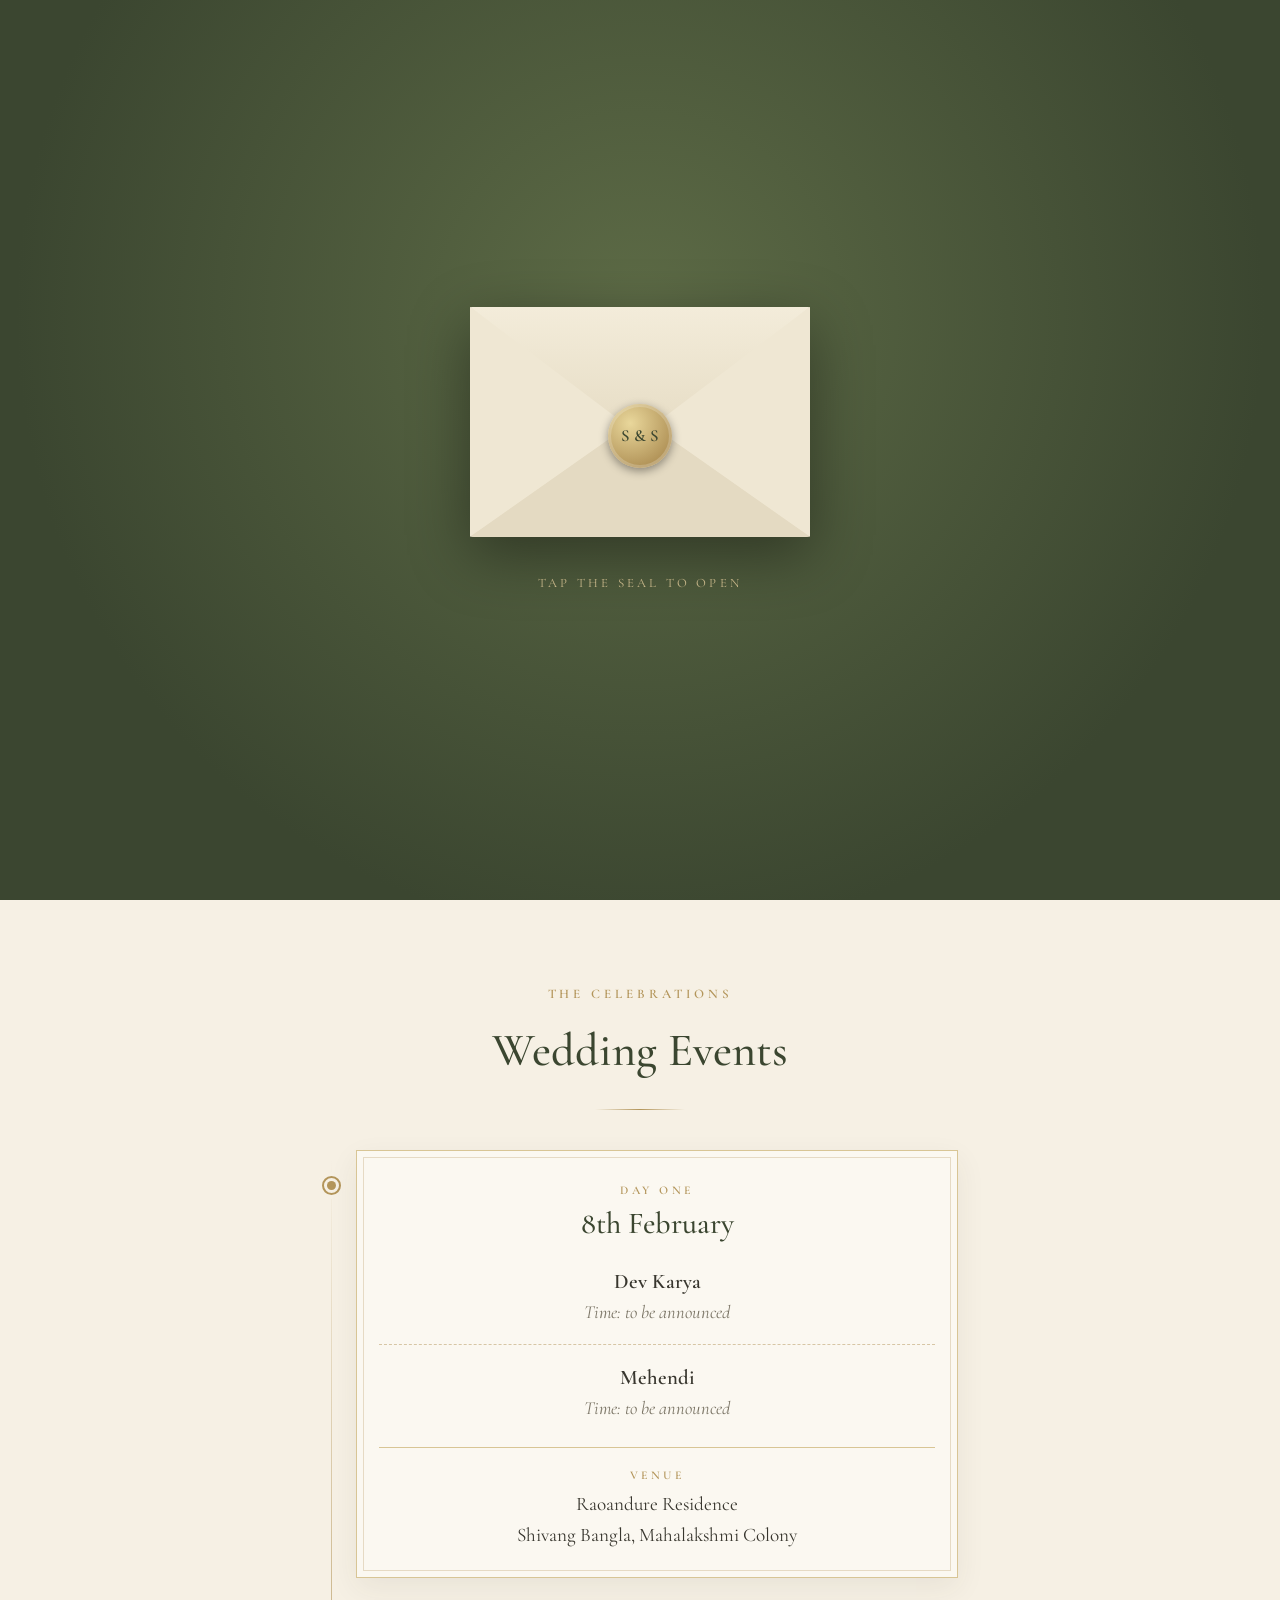
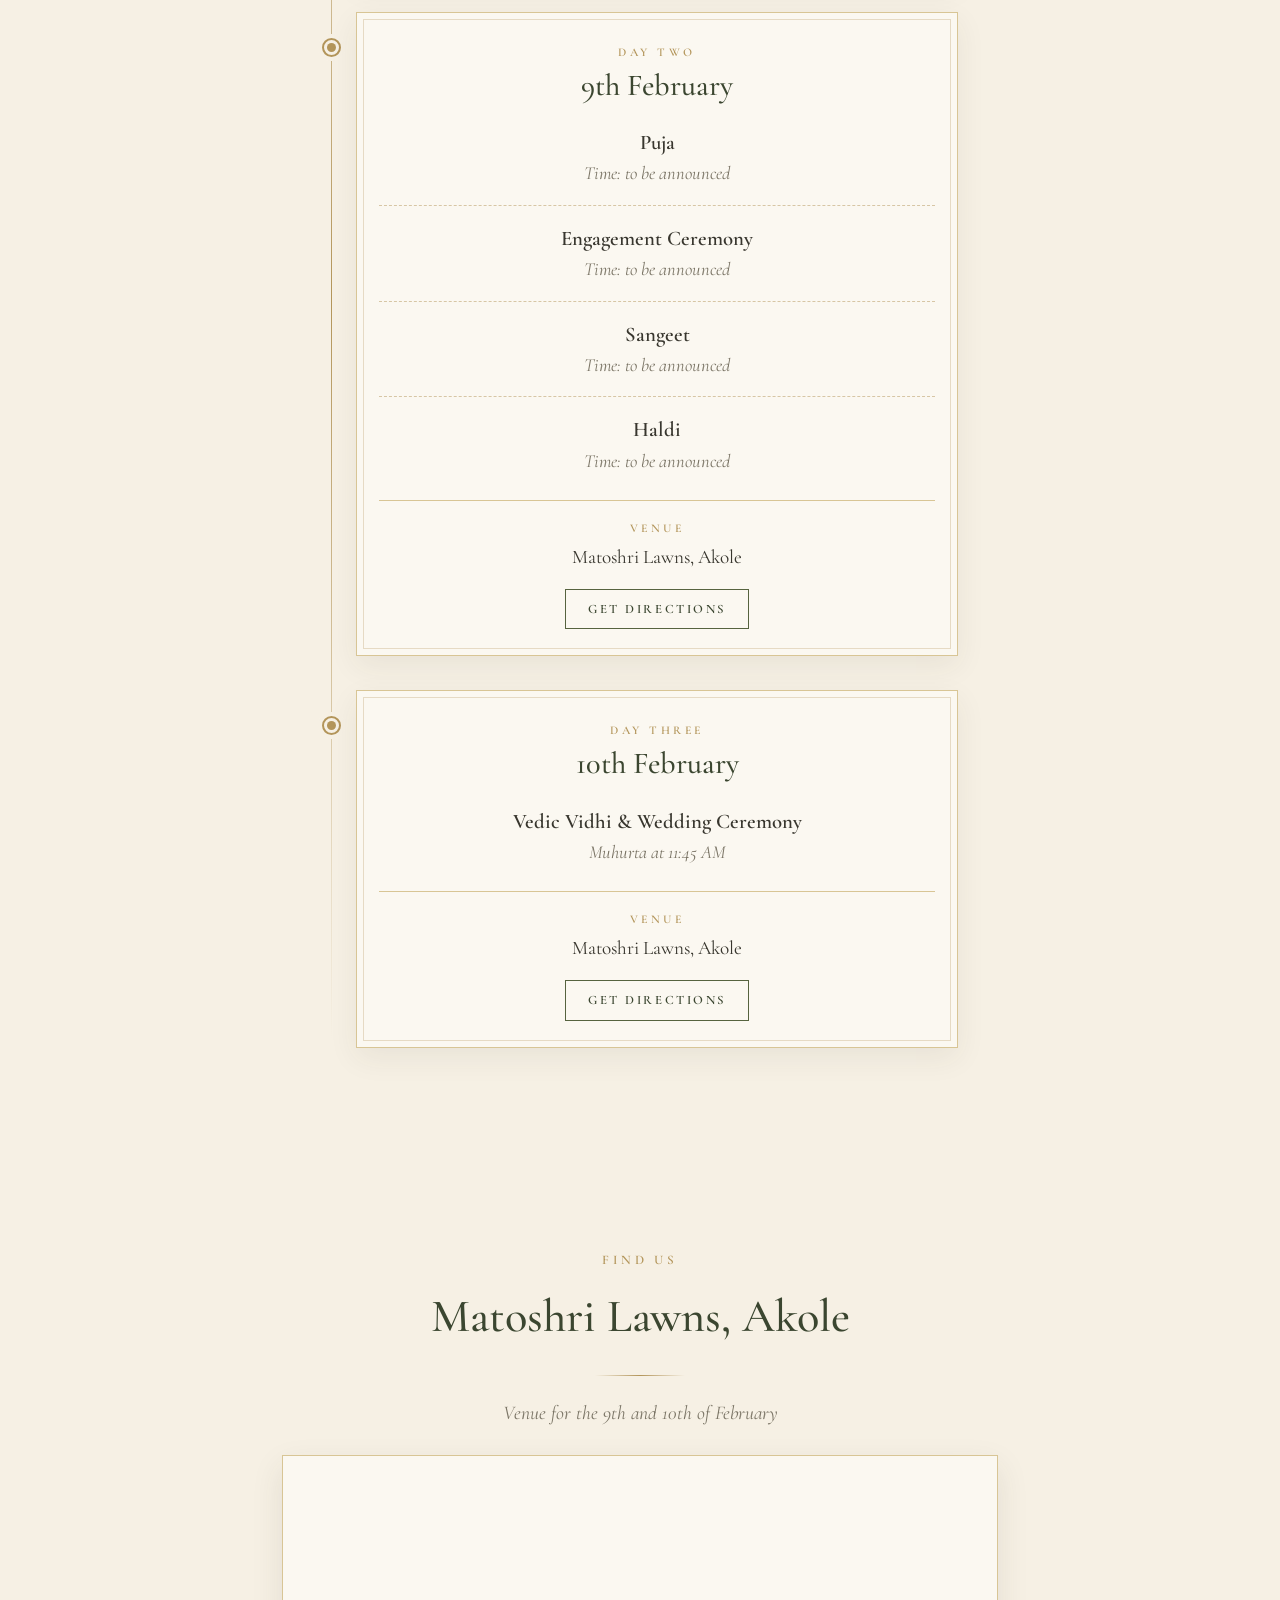
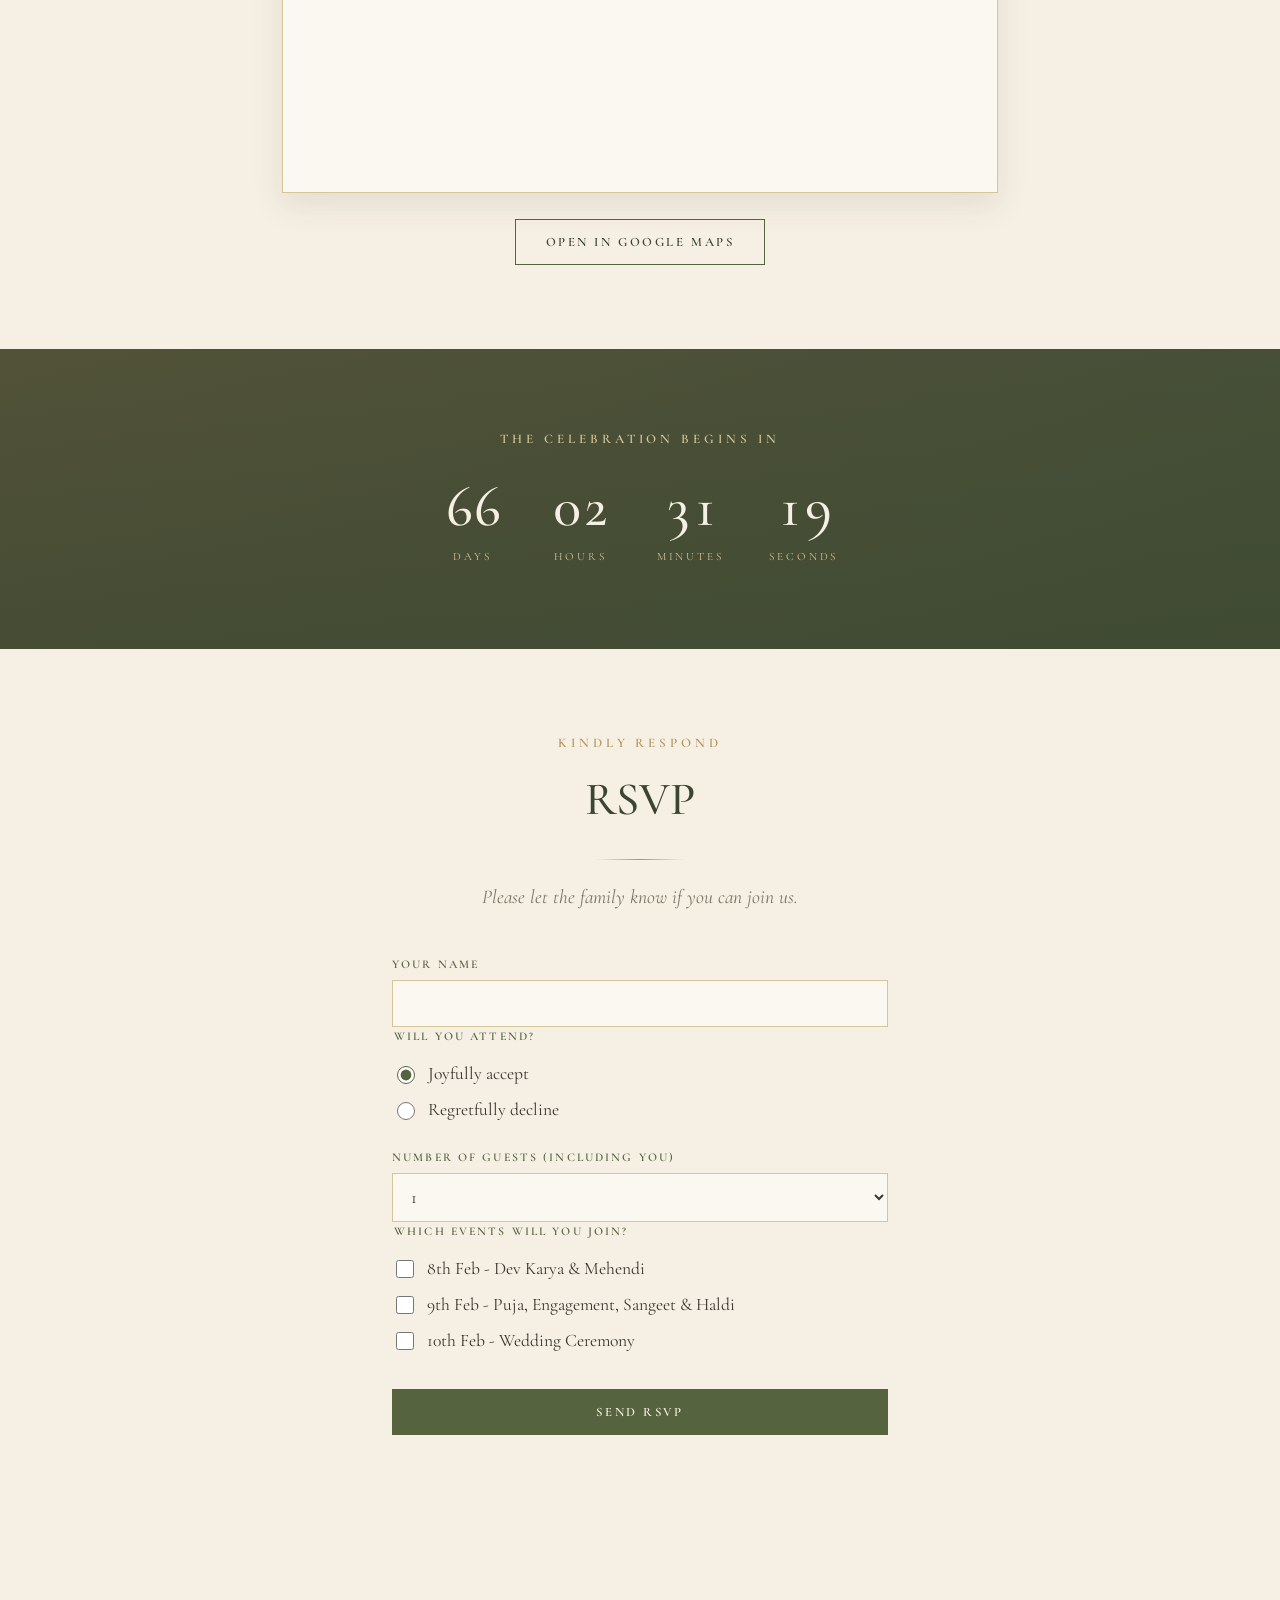
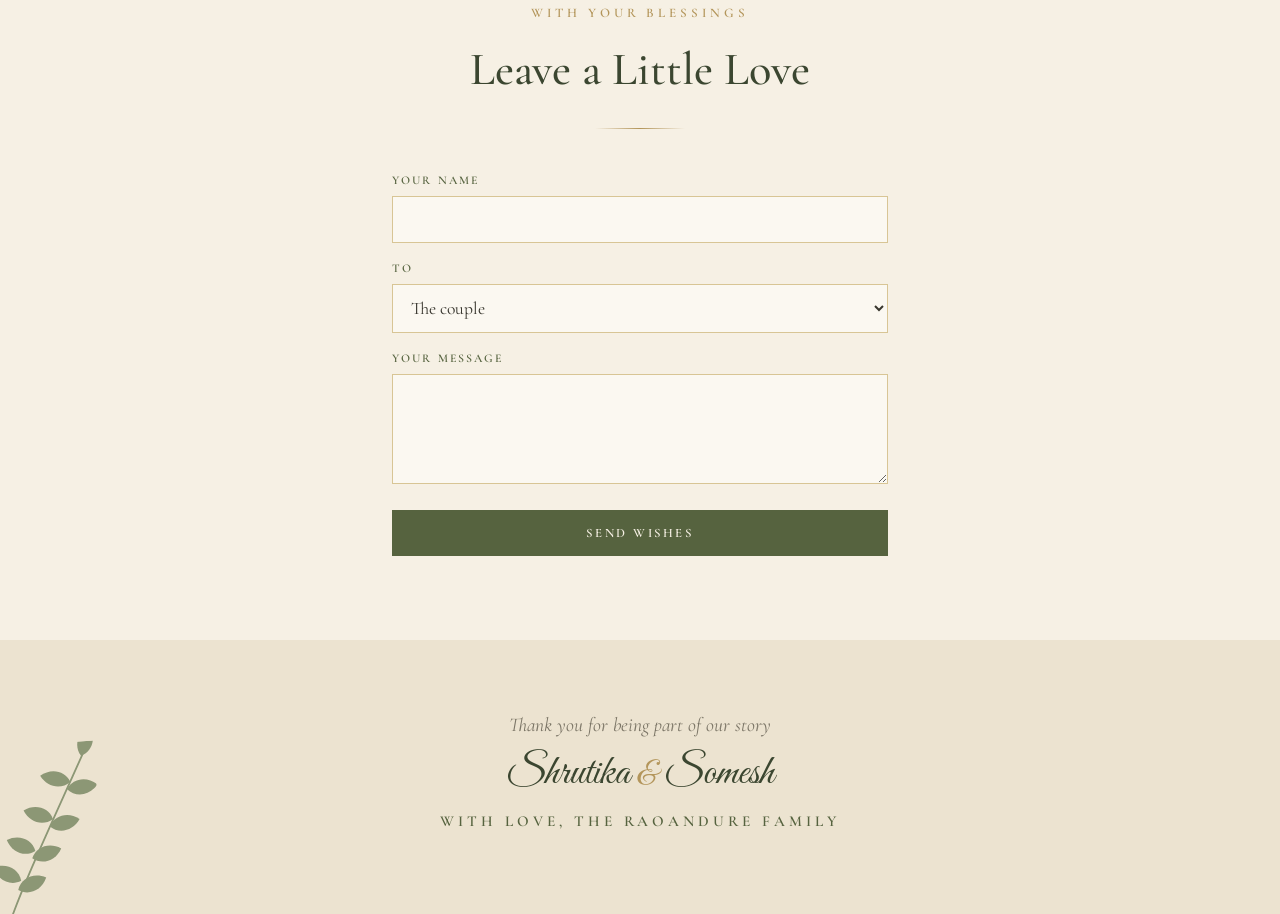
==== index.html @ ffec640e "Add files via upload" ====
<!DOCTYPE html>
<html lang="en">
<head>
  <meta charset="UTF-8">
  <meta name="viewport" content="width=device-width, initial-scale=1.0">
  <title>Shrutika &amp; Somesh - Wedding Invitation</title>
  <script>document.documentElement.classList.add("js");</script>

  <link rel="preconnect" href="https://fonts.googleapis.com">
  <link rel="preconnect" href="https://fonts.gstatic.com" crossorigin>
  <link href="https://fonts.googleapis.com/css2?family=Cormorant+Garamond:ital,wght@0,400;0,500;0,600;1,400&family=Great+Vibes&display=swap" rel="stylesheet">
  <link rel="stylesheet" href="style.css">
</head>
<body class="locked">

  <!-- Leaf drawing used in several places -->
  <svg width="0" height="0" style="position:absolute" aria-hidden="true">
    <defs>
      <symbol id="sprig" viewBox="0 0 120 200">
        <path d="M14 196 C 34 150, 62 100, 108 14" fill="none" stroke="currentColor" stroke-width="2" stroke-linecap="round"/>
        <g fill="currentColor">
          <path d="M0 0 C 8 -11 24 -11 34 0 C 24 11 8 11 0 0Z" transform="translate(26 160) rotate(-20)"/>
          <path d="M0 0 C 8 -11 24 -11 34 0 C 24 11 8 11 0 0Z" transform="translate(30 150) rotate(-150)"/>
          <path d="M0 0 C 8 -11 24 -11 34 0 C 24 11 8 11 0 0Z" transform="translate(44 126) rotate(-15)"/>
          <path d="M0 0 C 8 -11 24 -11 34 0 C 24 11 8 11 0 0Z" transform="translate(48 118) rotate(-155)"/>
          <path d="M0 0 C 8 -11 24 -11 34 0 C 24 11 8 11 0 0Z" transform="translate(66 92) rotate(-10)"/>
          <path d="M0 0 C 8 -11 24 -11 34 0 C 24 11 8 11 0 0Z" transform="translate(70 84) rotate(-160)"/>
          <path d="M0 0 C 8 -11 24 -11 34 0 C 24 11 8 11 0 0Z" transform="translate(88 52) rotate(-5)"/>
          <path d="M0 0 C 8 -11 24 -11 34 0 C 24 11 8 11 0 0Z" transform="translate(92 44) rotate(-165)"/>
          <path d="M0 0 C 8 -11 24 -11 34 0 C 24 11 8 11 0 0Z" transform="translate(106 16) rotate(-70)"/>
        </g>
      </symbol>
    </defs>
  </svg>

  <!-- ============ 1. ENVELOPE ============ -->
  <div id="envelope-screen">
    <div class="envelope" id="envelope">
      <div class="env-back"></div>
      <div class="env-letter"><p>You are invited</p></div>
      <div class="env-front env-left"></div>
      <div class="env-front env-right"></div>
      <div class="env-front env-bottom"></div>
      <div class="env-flap"></div>
      <button class="seal" id="seal" type="button" aria-label="Open the invitation">S &amp; S</button>
    </div>
    <p class="env-hint">Tap the seal to open</p>
  </div>

  <main id="invitation">

    <!-- ============ 2. HERO ============ -->
    <section id="hero">
      <svg class="leaf leaf-tl" aria-hidden="true"><use href="#sprig"/></svg>
      <svg class="leaf leaf-br" aria-hidden="true"><use href="#sprig"/></svg>

      <div class="hero-grid">
        <div class="hero-text">
          <p class="eyebrow">Together Forever</p>
          <h1 class="names">Shrutika <span class="amp">&amp;</span> Somesh</h1>
          <p class="line-italic">The Raoandure family request the pleasure<br>of your company at the wedding celebrations</p>
          <div class="gold-rule"></div>
          <p class="small-caps">8 &middot; 9 &middot; 10 February 2027</p>
          <a class="btn" href="#events">View Celebrations</a>
        </div>

        <!-- Add images/hero.jpg to show a photo here. Hidden if missing. -->
        <figure class="photo hero-photo">
          <img src="images/hero.jpg" alt="Shrutika and Somesh" onerror="this.closest('figure').remove()">
        </figure>
      </div>
    </section>

    <!-- ============ 3. OUR STORY (optional) ============ -->
    <!-- Add images/story-1.jpg and story-2.jpg and write your story below.
         The whole section is hidden unless story-1.jpg exists. -->
    <section id="story" class="reveal" data-needs-photo>
      <p class="eyebrow">Our Story</p>
      <h2>Two Families, One Celebration</h2>
      <div class="gold-rule"></div>
      <p class="story-text">Write a few lines about the couple here. Delete this whole section if you don't want it.</p>
      <div class="photo-row">
        <figure class="photo"><img src="images/story-1.jpg" alt="" onerror="this.closest('figure').remove()"></figure>
        <figure class="photo"><img src="images/story-2.jpg" alt="" onerror="this.closest('figure').remove()"></figure>
      </div>
    </section>

    <!-- ============ 4. CELEBRATIONS ============ -->
    <section id="events">
      <p class="eyebrow">The Celebrations</p>
      <h2>Wedding Events</h2>
      <div class="gold-rule"></div>

      <div class="timeline">

        <!-- DAY 1 -->
        <article class="day reveal">
          <span class="dot"></span>
          <div class="card">
            <header>
              <p class="day-label">Day One</p>
              <h3>8th February</h3>
            </header>
            <div class="event">
              <h4>Dev Karya</h4>
              <p class="time">Time: to be announced</p> <!-- EDIT TIME HERE -->
            </div>
            <div class="event">
              <h4>Mehendi</h4>
              <p class="time">Time: to be announced</p> <!-- EDIT TIME HERE -->
            </div>
            <footer class="venue-block">
              <p class="venue-label">Venue</p>
              <p class="venue">Raoandure Residence<br>Shivang Bangla, Mahalakshmi Colony</p>
            </footer>
          </div>
        </article>

        <!-- DAY 2 -->
        <article class="day reveal">
          <span class="dot"></span>
          <div class="card">
            <header>
              <p class="day-label">Day Two</p>
              <h3>9th February</h3>
            </header>
            <div class="event">
              <h4>Puja</h4>
              <p class="time">Time: to be announced</p> <!-- EDIT TIME HERE -->
            </div>
            <div class="event">
              <h4>Engagement Ceremony</h4>
              <p class="time">Time: to be announced</p> <!-- EDIT TIME HERE -->
            </div>
            <div class="event">
              <h4>Sangeet</h4>
              <p class="time">Time: to be announced</p> <!-- EDIT TIME HERE -->
            </div>
            <div class="event">
              <h4>Haldi</h4>
              <p class="time">Time: to be announced</p> <!-- EDIT TIME HERE -->
            </div>
            <footer class="venue-block">
              <p class="venue-label">Venue</p>
              <p class="venue">Matoshri Lawns, Akole</p>
              <a class="btn btn-small" href="https://www.google.com/maps/search/?api=1&amp;query=Matoshri+Lawns+Akole" target="_blank" rel="noopener">Get Directions</a>
            </footer>
          </div>
        </article>

        <!-- DAY 3 -->
        <article class="day reveal">
          <span class="dot"></span>
          <div class="card">
            <header>
              <p class="day-label">Day Three</p>
              <h3>10th February</h3>
            </header>
            <div class="event">
              <h4>Vedic Vidhi &amp; Wedding Ceremony</h4>
              <p class="time">Muhurta at 11:45 AM</p>
            </div>
            <footer class="venue-block">
              <p class="venue-label">Venue</p>
              <p class="venue">Matoshri Lawns, Akole</p>
              <a class="btn btn-small" href="https://www.google.com/maps/search/?api=1&amp;query=Matoshri+Lawns+Akole" target="_blank" rel="noopener">Get Directions</a>
            </footer>
          </div>
        </article>

      </div>
    </section>

    <!-- ============ 5. VENUE MAP ============ -->
    <section id="venue" class="reveal">
      <p class="eyebrow">Find Us</p>
      <h2>Matoshri Lawns, Akole</h2>
      <div class="gold-rule"></div>
      <p class="line-italic">Venue for the 9th and 10th of February</p>
      <div class="map-frame">
        <iframe
          title="Map of Matoshri Lawns, Akole"
          src="https://www.google.com/maps?q=Matoshri+Lawns+Akole&amp;output=embed"
          loading="lazy"
          referrerpolicy="no-referrer-when-downgrade"></iframe>
      </div>
      <a class="btn" href="https://www.google.com/maps/search/?api=1&amp;query=Matoshri+Lawns+Akole" target="_blank" rel="noopener">Open in Google Maps</a>
    </section>

    <!-- ============ 6. COUNTDOWN ============ -->
    <section id="countdown" class="reveal">
      <p class="eyebrow light">The celebration begins in</p>
      <div class="count-grid" id="count-grid">
        <div><span id="cd-days">--</span><small>Days</small></div>
        <div><span id="cd-hours">--</span><small>Hours</small></div>
        <div><span id="cd-mins">--</span><small>Minutes</small></div>
        <div><span id="cd-secs">--</span><small>Seconds</small></div>
      </div>
      <p class="count-done" id="count-done" hidden>Today is the day. Join us in celebration!</p>
    </section>

    <!-- ============ 7. RSVP ============ -->
    <section id="rsvp" class="reveal">
      <p class="eyebrow">Kindly Respond</p>
      <h2>RSVP</h2>
      <div class="gold-rule"></div>
      <p class="line-italic">Please let the family know if you can join us.</p>

      <form id="rsvp-form" autocomplete="off">
        <label for="rsvp-name">Your name</label>
        <input id="rsvp-name" name="name" type="text" required>

        <fieldset>
          <legend>Will you attend?</legend>
          <label class="choice"><input type="radio" name="attend" value="Joyfully accepts" checked> Joyfully accept</label>
          <label class="choice"><input type="radio" name="attend" value="Regretfully declines"> Regretfully decline</label>
        </fieldset>

        <label for="rsvp-guests">Number of guests (including you)</label>
        <select id="rsvp-guests" name="guests">
          <option>1</option><option>2</option><option>3</option><option>4</option>
          <option>5</option><option>6</option><option>7+</option>
        </select>

        <fieldset>
          <legend>Which events will you join?</legend>
          <label class="choice"><input type="checkbox" name="events" value="8 Feb - Dev Karya &amp; Mehendi"> 8th Feb - Dev Karya &amp; Mehendi</label>
          <label class="choice"><input type="checkbox" name="events" value="9 Feb - Puja, Engagement, Sangeet &amp; Haldi"> 9th Feb - Puja, Engagement, Sangeet &amp; Haldi</label>
          <label class="choice"><input type="checkbox" name="events" value="10 Feb - Wedding Ceremony"> 10th Feb - Wedding Ceremony</label>
        </fieldset>

        <button type="submit" class="btn btn-solid">Send RSVP</button>
        <p id="rsvp-thanks" class="thanks" hidden>Thank you for responding! We can't wait to celebrate with you.</p>
      </form>
    </section>

    <!-- ============ 8. WISHES ============ -->
    <section id="wishes" class="reveal">
      <p class="eyebrow">With Your Blessings</p>
      <h2>Leave a Little Love</h2>
      <div class="gold-rule"></div>

      <form id="wish-form" autocomplete="off">
        <label for="wish-name">Your name</label>
        <input id="wish-name" name="name" type="text" required>

        <label for="wish-to">To</label>
        <select id="wish-to" name="to">
          <option>The couple</option>
          <option>Both families</option>
        </select>

        <label for="wish-msg">Your message</label>
        <textarea id="wish-msg" name="message" rows="4" required></textarea>

        <button type="submit" class="btn btn-solid">Send Wishes</button>
        <p id="wish-thanks" class="thanks" hidden>Thank you! Your wishes mean the world to us.</p>
      </form>
    </section>

    <!-- ============ 9. GALLERY (optional) ============ -->
    <!-- Add images/gallery-1.jpg ... gallery-4.jpg. The section is hidden if none exist. -->
    <section id="gallery" class="reveal" data-needs-photo>
      <p class="eyebrow">Moments Together</p>
      <h2>Gallery</h2>
      <div class="gold-rule"></div>
      <div class="gallery-grid">
        <figure class="photo"><img src="images/gallery-1.jpg" alt="" onerror="this.closest('figure').remove()"></figure>
        <figure class="photo"><img src="images/gallery-2.jpg" alt="" onerror="this.closest('figure').remove()"></figure>
        <figure class="photo"><img src="images/gallery-3.jpg" alt="" onerror="this.closest('figure').remove()"></figure>
        <figure class="photo"><img src="images/gallery-4.jpg" alt="" onerror="this.closest('figure').remove()"></figure>
      </div>
    </section>

    <!-- ============ 10. CLOSING ============ -->
    <footer id="closing">
      <svg class="leaf leaf-closing" aria-hidden="true"><use href="#sprig"/></svg>
      <p class="line-italic">Thank you for being part of our story</p>
      <p class="names small-names">Shrutika <span class="amp">&amp;</span> Somesh</p>
      <p class="small-caps">With love, the Raoandure family</p>
    </footer>

  </main>

  <script src="script.js"></script>
</body>
</html>
---- style.css ----
/* =========================================================
   Shrutika & Somesh - Wedding Invitation (v2)
   Cream, sage green and muted gold. Change the colours
   in :root to restyle the whole page.
   ========================================================= */
:root {
  --cream: #f6f0e4;
  --cream-deep: #ece3d0;
  --card: #fbf8f1;
  --sage: #7c8a66;
  --olive: #56633f;
  --olive-deep: #3b4630;
  --gold: #b3955a;
  --gold-light: #d8c595;
  --ink: #38362e;
  --ink-soft: #7b7566;

  --serif: "Cormorant Garamond", Georgia, "Times New Roman", serif;
  --script: "Great Vibes", "Cormorant Garamond", Georgia, serif;
}

* { box-sizing: border-box; }
html { scroll-behavior: smooth; }

body {
  margin: 0;
  font-family: var(--serif);
  font-size: 1.15rem;
  line-height: 1.6;
  color: var(--ink);
  background: var(--cream);
  text-align: center;
  -webkit-font-smoothing: antialiased;
}
body.locked { overflow: hidden; }

h1, h2, h3, h4, p, figure { margin: 0; }

/* ---------- Shared ---------- */
.eyebrow {
  text-transform: uppercase;
  letter-spacing: 0.3em;
  font-size: 0.82rem;
  color: var(--gold);
  font-weight: 600;
}
.eyebrow.light { color: var(--gold-light); }
.small-caps {
  text-transform: uppercase;
  letter-spacing: 0.26em;
  font-size: 0.95rem;
  color: var(--olive);
  font-weight: 600;
}
.line-italic { font-style: italic; color: var(--ink-soft); font-size: 1.22rem; }
.gold-rule {
  width: 90px;
  height: 1px;
  margin: 22px auto;
  background: linear-gradient(90deg, transparent, var(--gold), transparent);
}
h2 {
  font-weight: 500;
  font-size: clamp(2rem, 6vw, 2.9rem);
  color: var(--olive-deep);
  margin-top: 8px;
}
section { padding: 84px 22px; }

.btn {
  display: inline-block;
  margin-top: 26px;
  padding: 12px 30px;
  color: var(--olive-deep);
  background: transparent;
  border: 1px solid var(--olive);
  text-decoration: none;
  text-transform: uppercase;
  letter-spacing: 0.2em;
  font-family: var(--serif);
  font-size: 0.8rem;
  font-weight: 600;
  cursor: pointer;
  transition: background 0.25s ease, color 0.25s ease;
}
.btn:hover, .btn:focus-visible { background: var(--olive); color: var(--cream); }
.btn-solid { background: var(--olive); color: var(--cream); }
.btn-solid:hover, .btn-solid:focus-visible { background: transparent; color: var(--olive-deep); }
.btn-small { margin-top: 16px; padding: 9px 22px; }

.leaf { color: var(--sage); position: absolute; pointer-events: none; opacity: 0.85; }

/* =========================================================
   ENVELOPE
   ========================================================= */
#envelope-screen {
  display: none;
  position: fixed;
  inset: 0;
  z-index: 100;
  flex-direction: column;
  align-items: center;
  justify-content: center;
  gap: 36px;
  background: radial-gradient(circle at 50% 35%, #5d6b46 0%, var(--olive-deep) 72%);
  transition: opacity 1s ease, visibility 1s ease;
}
.js #envelope-screen { display: flex; }
#envelope-screen.hide { opacity: 0; visibility: hidden; }

.envelope {
  position: relative;
  width: min(86vw, 340px);
  aspect-ratio: 340 / 230;
  filter: drop-shadow(0 18px 30px rgba(0, 0, 0, 0.4));
}
.envelope > * { position: absolute; }
.env-back { inset: 0; background: #e8dfc9; border-radius: 4px; }

.env-letter {
  left: 6%; right: 6%; top: 8%; height: 80%;
  background: var(--card);
  border: 1px solid var(--gold-light);
  border-radius: 3px;
  display: flex;
  align-items: flex-start;
  justify-content: center;
  padding-top: 14%;
  z-index: 2;
  transition: transform 1s ease 0.5s;
}
.env-letter p { font-family: var(--script); font-size: 1.9rem; color: var(--olive); }

.env-front { inset: 0; z-index: 3; }
.env-left   { background: #efe7d3; clip-path: polygon(0 0, 50% 52%, 0 100%); }
.env-right  { background: #efe7d3; clip-path: polygon(100% 0, 50% 52%, 100% 100%); }
.env-bottom { background: #e4dac2; clip-path: polygon(0 100%, 50% 48%, 100% 100%); }

.env-flap {
  left: 0; right: 0; top: 0; height: 56%;
  z-index: 5;
  background: linear-gradient(180deg, #f3ecda, #e6dcc4);
  clip-path: polygon(0 0, 100% 0, 50% 100%);
  transform-origin: top center;
  transition: transform 0.9s ease, z-index 0s 0.45s;
}

.seal {
  left: 50%; top: 56%;
  width: 64px; height: 64px;
  transform: translate(-50%, -50%);
  z-index: 6;
  border: 0;
  border-radius: 50%;
  cursor: pointer;
  font-family: var(--serif);
  font-size: 1.05rem;
  font-weight: 600;
  color: var(--olive-deep);
  background: radial-gradient(circle at 35% 30%, #e9d79b, var(--gold) 72%);
  box-shadow: 0 3px 10px rgba(0, 0, 0, 0.4), inset 0 0 0 3px rgba(255, 255, 255, 0.2);
  animation: pulse 2.2s ease-in-out infinite;
  transition: opacity 0.4s ease;
}
.seal:focus-visible { outline: 3px solid #fff; outline-offset: 4px; }
@keyframes pulse {
  0%, 100% { transform: translate(-50%, -50%) scale(1); }
  50%      { transform: translate(-50%, -50%) scale(1.08); }
}
.env-hint {
  color: var(--gold-light);
  letter-spacing: 0.25em;
  text-transform: uppercase;
  font-size: 0.8rem;
  transition: opacity 0.4s ease;
}
.envelope.open .env-flap { transform: rotateX(180deg); z-index: 1; }
.envelope.open .env-letter { transform: translateY(-38%); }
.envelope.open .seal { opacity: 0; animation: none; pointer-events: none; }
#envelope-screen.opened .env-hint { opacity: 0; }

/* =========================================================
   HERO
   ========================================================= */
#hero {
  min-height: 100vh;
  min-height: 100svh;
  display: flex;
  align-items: center;
  justify-content: center;
  position: relative;
  overflow: hidden;
  padding: 70px 24px;
  background: radial-gradient(ellipse at 50% 0%, #fbf7ee 0%, var(--cream) 65%, var(--cream-deep) 100%);
}
.leaf-tl { width: 150px; height: 250px; top: -10px; left: -14px; transform: rotate(-8deg); }
.leaf-br { width: 150px; height: 250px; bottom: -10px; right: -14px; transform: rotate(172deg); }

.hero-grid {
  display: grid;
  gap: 40px;
  align-items: center;
  max-width: 980px;
  width: 100%;
  position: relative;
}
.hero-text > * + * { margin-top: 14px; }

.names {
  font-family: var(--script);
  font-weight: 400;
  font-size: clamp(3rem, 12vw, 5.6rem);
  line-height: 1.15;
  color: var(--olive-deep);
  margin: 16px 0 6px;
}
.names .amp { color: var(--gold); font-size: 0.8em; }
.small-names { font-size: 2.6rem; margin: 10px 0; }

.photo {
  overflow: hidden;
  border-radius: 4px;
  border: 1px solid var(--gold-light);
  padding: 8px;
  background: var(--card);
  box-shadow: 0 14px 34px rgba(56, 54, 46, 0.12);
}
.photo img { display: block; width: 100%; height: 100%; object-fit: cover; }
.hero-photo { max-width: 420px; margin: 0 auto; aspect-ratio: 4 / 5; }

@media (min-width: 820px) {
  .hero-grid { grid-template-columns: 1.1fr 0.9fr; }
  .hero-grid.no-photo { grid-template-columns: 1fr; }
  .hero-text { text-align: center; }
}

/* hero text rises in after the envelope opens */
.js .hero-text > * { opacity: 0; transform: translateY(18px); }
.js .hero-photo { opacity: 0; }
.js body.revealed .hero-text > *,
.js body.revealed .hero-photo {
  opacity: 1; transform: none;
  transition: opacity 1s ease, transform 1s ease;
}
.js body.revealed .hero-text > *:nth-child(2) { transition-delay: 0.2s; }
.js body.revealed .hero-text > *:nth-child(3) { transition-delay: 0.4s; }
.js body.revealed .hero-text > *:nth-child(4) { transition-delay: 0.6s; }
.js body.revealed .hero-text > *:nth-child(5) { transition-delay: 0.75s; }
.js body.revealed .hero-text > *:nth-child(6) { transition-delay: 0.9s; }
.js body.revealed .hero-photo { transition-delay: 0.5s; }

/* =========================================================
   STORY (optional) & GALLERY (optional)
   ========================================================= */
#story { max-width: 720px; margin: 0 auto; }
.story-text { margin-top: 8px; color: var(--ink-soft); }
.photo-row {
  display: grid;
  grid-template-columns: repeat(2, 1fr);
  gap: 14px;
  margin-top: 30px;
}
.photo-row .photo { aspect-ratio: 4 / 5; }
.photo-row:empty { display: none; }

#gallery { max-width: 900px; margin: 0 auto; }
.gallery-grid {
  display: grid;
  grid-template-columns: repeat(2, 1fr);
  gap: 12px;
  margin-top: 30px;
}
.gallery-grid .photo { aspect-ratio: 1 / 1; }
@media (min-width: 700px) { .gallery-grid { grid-template-columns: repeat(4, 1fr); } }

/* =========================================================
   EVENTS TIMELINE
   ========================================================= */
#events { max-width: 680px; margin: 0 auto; }

.timeline {
  position: relative;
  margin-top: 40px;
  padding-left: 34px;
  text-align: center;
}
.timeline::before {
  content: "";
  position: absolute;
  left: 9px; top: 8px; bottom: 8px;
  width: 1px;
  background: linear-gradient(180deg, transparent, var(--gold), transparent);
}
.day { position: relative; margin-bottom: 34px; }
.day .dot {
  position: absolute;
  left: -34px; top: 26px;
  width: 19px; height: 19px;
  border-radius: 50%;
  background: var(--cream);
  border: 2px solid var(--gold);
  box-shadow: 0 0 0 4px var(--cream);
}
.day .dot::after {
  content: "";
  position: absolute;
  inset: 3px;
  border-radius: 50%;
  background: var(--gold);
}
.card {
  padding: 30px 22px 26px;
  background: var(--card);
  border: 1px solid var(--gold-light);
  box-shadow: 0 10px 28px rgba(56, 54, 46, 0.07);
  position: relative;
}
.card::before {
  content: "";
  position: absolute;
  inset: 6px;
  border: 1px solid rgba(179, 149, 90, 0.3);
  pointer-events: none;
}
.day-label {
  text-transform: uppercase;
  letter-spacing: 0.3em;
  font-size: 0.74rem;
  color: var(--gold);
  font-weight: 600;
}
.card h3 {
  font-weight: 500;
  font-size: 1.9rem;
  color: var(--olive-deep);
  margin-bottom: 16px;
}
.event + .event {
  margin-top: 16px;
  padding-top: 16px;
  border-top: 1px dashed rgba(179, 149, 90, 0.5);
}
.event h4 { font-weight: 600; font-size: 1.3rem; }
.time { font-style: italic; color: var(--ink-soft); }

/* venue comes AFTER the events */
.venue-block {
  margin-top: 24px;
  padding-top: 18px;
  border-top: 1px solid var(--gold-light);
}
.venue-label {
  text-transform: uppercase;
  letter-spacing: 0.3em;
  font-size: 0.74rem;
  color: var(--gold);
  font-weight: 600;
}
.venue { margin-top: 4px; font-size: 1.2rem; }

/* =========================================================
   VENUE MAP
   ========================================================= */
#venue { max-width: 760px; margin: 0 auto; }
.map-frame {
  margin-top: 26px;
  padding: 8px;
  background: var(--card);
  border: 1px solid var(--gold-light);
  box-shadow: 0 12px 30px rgba(56, 54, 46, 0.1);
}
.map-frame iframe {
  display: block;
  width: 100%;
  height: 320px;
  border: 0;
  filter: sepia(0.25) saturate(0.85);
}

/* =========================================================
   COUNTDOWN
   ========================================================= */
#countdown {
  background:
    linear-gradient(rgba(59, 70, 48, 0.82), rgba(59, 70, 48, 0.9)),
    linear-gradient(135deg, #b98a5d, #6a7552);
  color: var(--cream);
  padding: 80px 22px;
}
.count-grid {
  display: flex;
  justify-content: center;
  gap: clamp(14px, 5vw, 44px);
  margin-top: 26px;
}
.count-grid div { min-width: 64px; }
.count-grid span {
  display: block;
  font-size: clamp(2.2rem, 9vw, 3.6rem);
  font-weight: 500;
  line-height: 1.1;
  font-variant-numeric: tabular-nums;
}
.count-grid small {
  text-transform: uppercase;
  letter-spacing: 0.25em;
  font-size: 0.7rem;
  color: var(--gold-light);
}
.count-done { margin-top: 20px; font-style: italic; font-size: 1.4rem; }

/* =========================================================
   FORMS
   ========================================================= */
#rsvp, #wishes { max-width: 540px; margin: 0 auto; }

form {
  margin-top: 26px;
  text-align: left;
  display: flex;
  flex-direction: column;
}
form label, form legend {
  margin: 16px 0 6px;
  text-transform: uppercase;
  letter-spacing: 0.18em;
  font-size: 0.74rem;
  color: var(--olive);
  font-weight: 600;
}
form input[type="text"], form select, form textarea {
  font-family: var(--serif);
  font-size: 1.1rem;
  color: var(--ink);
  background: var(--card);
  border: 1px solid var(--gold-light);
  padding: 12px 14px;
  border-radius: 0;
  width: 100%;
}
form input:focus, form select:focus, form textarea:focus {
  outline: 2px solid var(--gold);
  outline-offset: 1px;
}
fieldset { border: 0; padding: 0; margin: 0; }
form label.choice {
  display: flex;
  align-items: center;
  gap: 10px;
  margin: 8px 0;
  text-transform: none;
  letter-spacing: 0;
  font-size: 1.1rem;
  font-weight: 400;
  color: var(--ink);
  cursor: pointer;
}
form input[type="radio"], form input[type="checkbox"] {
  width: 18px; height: 18px;
  accent-color: var(--olive);
}
form .btn { margin-top: 26px; width: 100%; padding: 14px; }
.thanks { margin-top: 18px; text-align: center; font-style: italic; color: var(--olive-deep); }

/* =========================================================
   CLOSING
   ========================================================= */
#closing {
  position: relative;
  overflow: hidden;
  padding: 70px 22px 80px;
  background: var(--cream-deep);
}
.leaf-closing { width: 110px; height: 180px; bottom: -10px; left: -10px; transform: rotate(-4deg); }
#closing > .small-caps { margin-top: 6px; }

/* =========================================================
   Scroll animation (JavaScript only)
   ========================================================= */
.js .reveal { opacity: 0; transform: translateY(32px); transition: opacity 0.9s ease, transform 0.9s ease; }
.js .reveal.visible { opacity: 1; transform: none; }

@media (prefers-reduced-motion: reduce) {
  html { scroll-behavior: auto; }
  *, *::before, *::after {
    animation: none !important;
    transition-duration: 0.01s !important;
    transition-delay: 0s !important;
  }
}
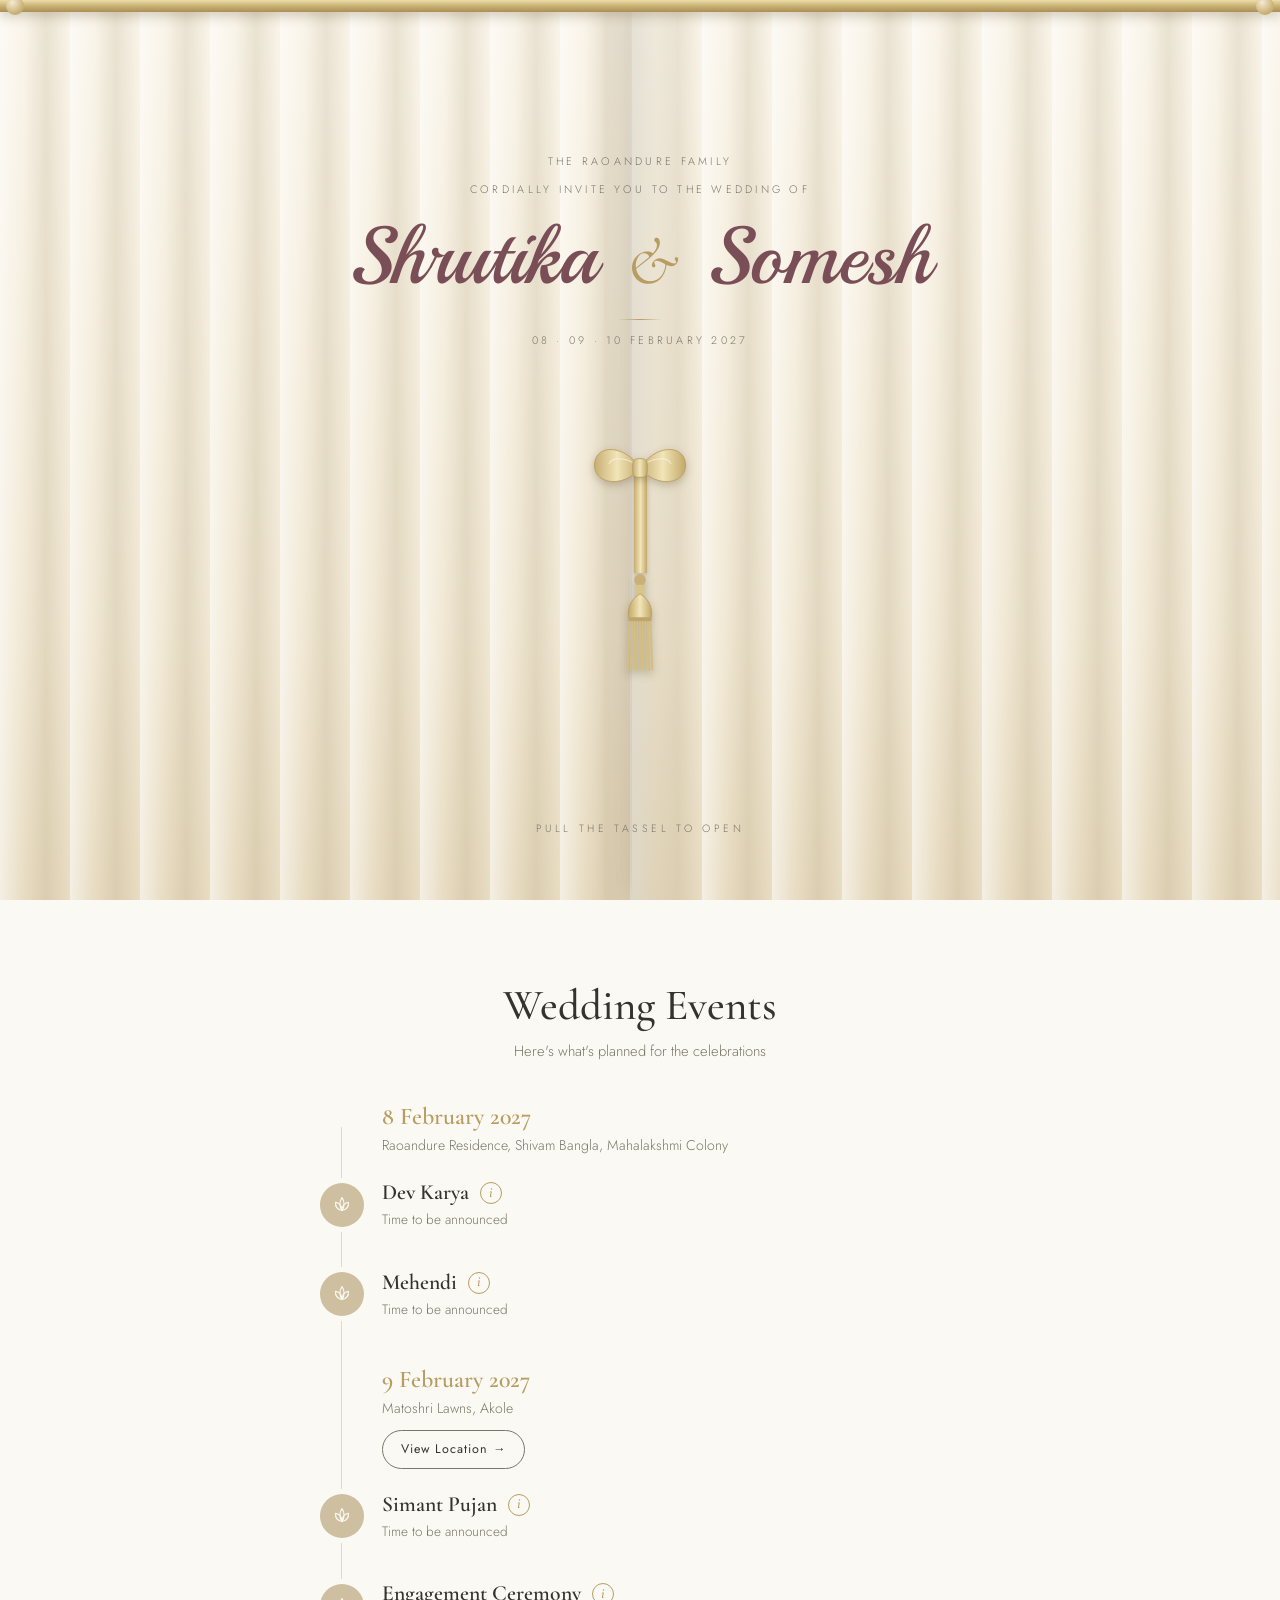
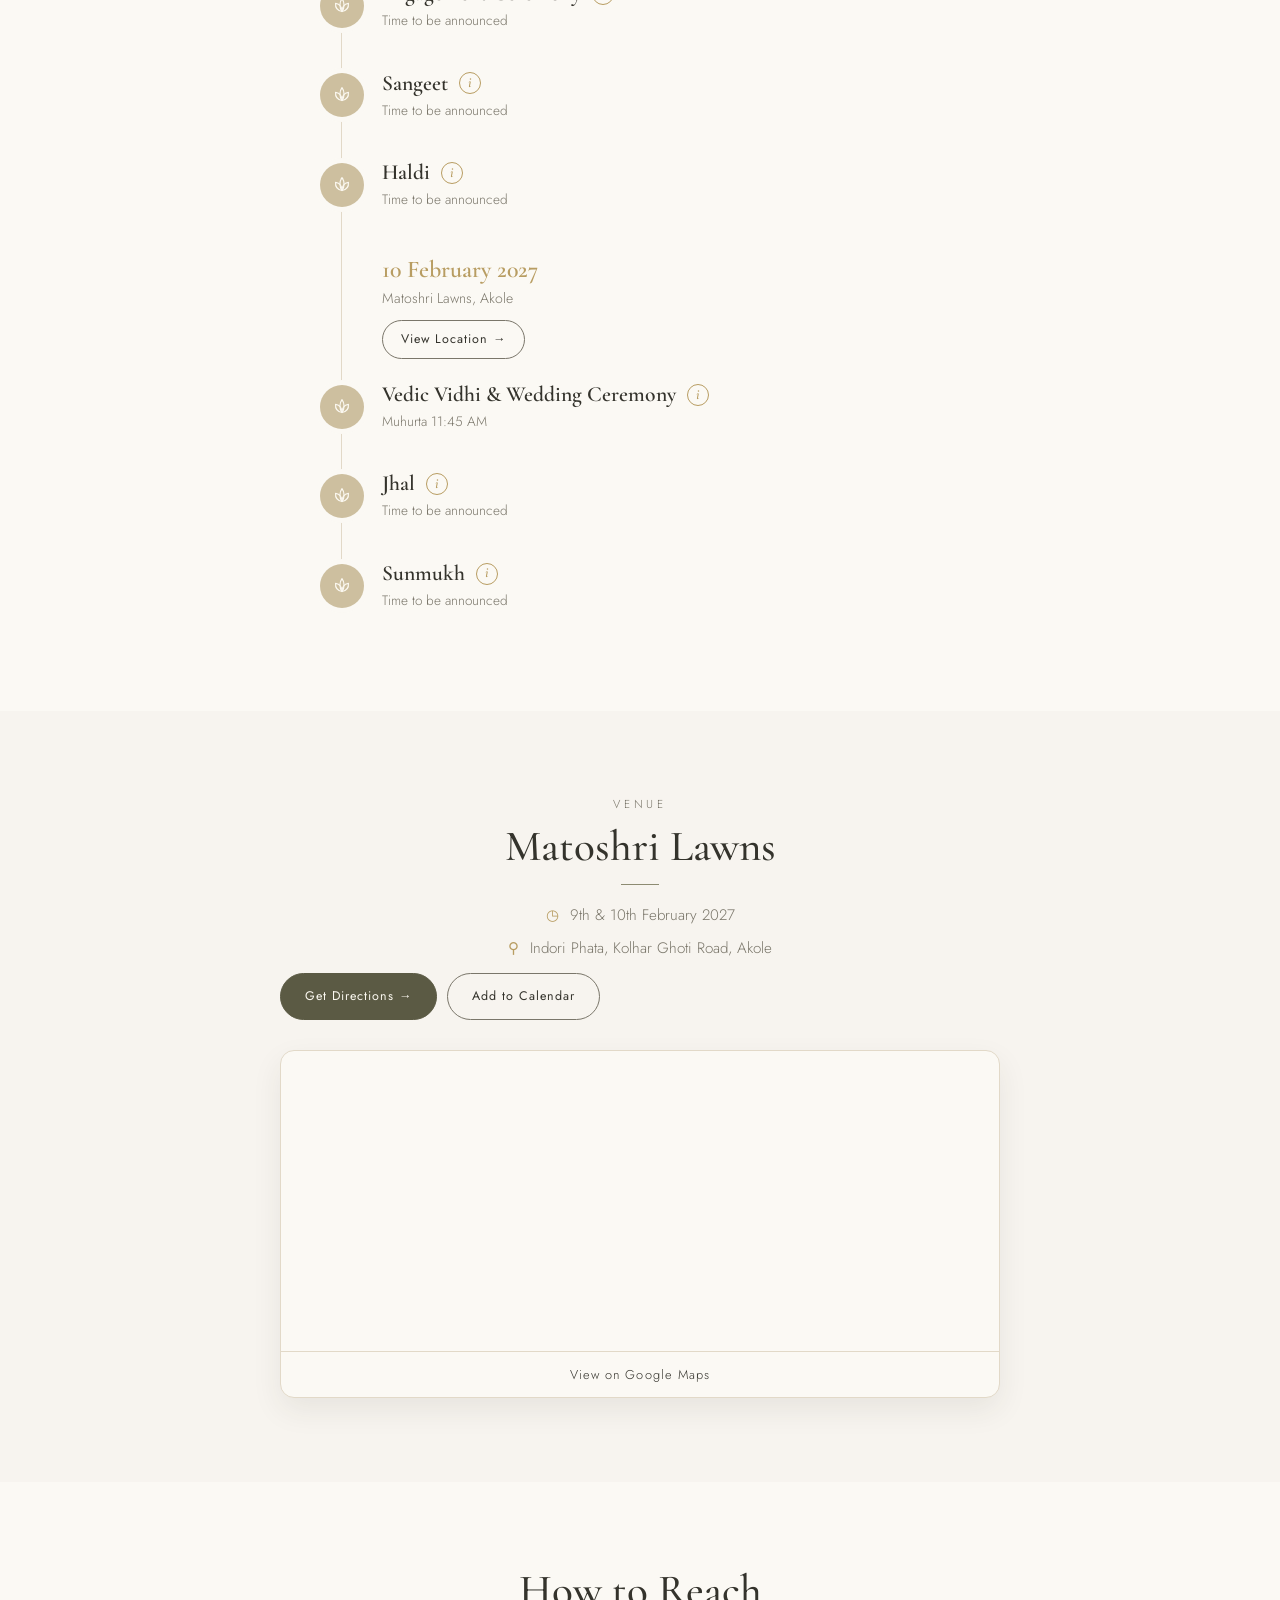
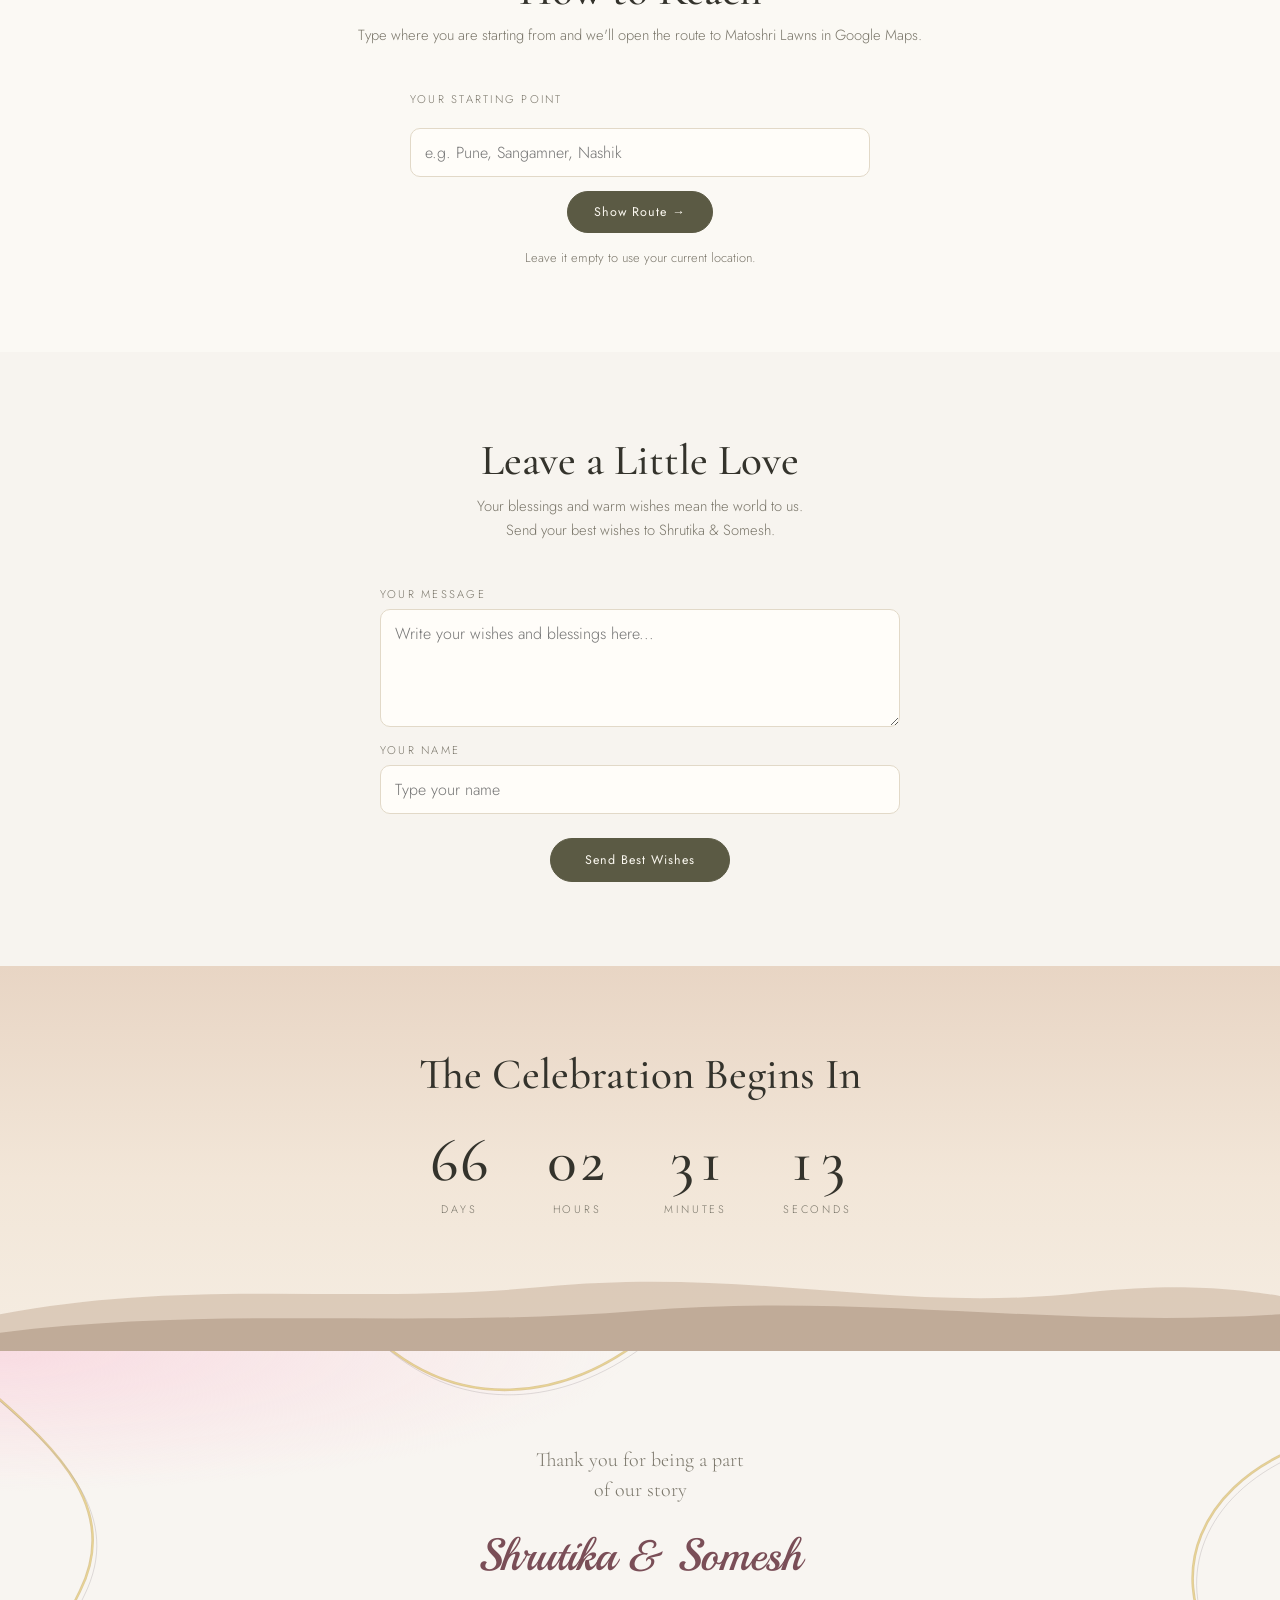
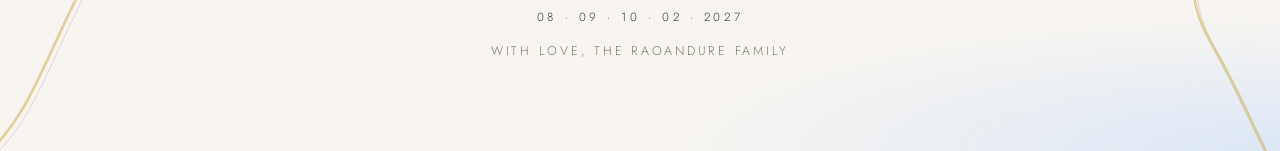
==== commit d2cc1a92: "Add files via upload" ====
--- a/index.html
+++ b/index.html
@@ -8,188 +8,374 @@
 
   <link rel="preconnect" href="https://fonts.googleapis.com">
   <link rel="preconnect" href="https://fonts.gstatic.com" crossorigin>
-  <link href="https://fonts.googleapis.com/css2?family=Cormorant+Garamond:ital,wght@0,400;0,500;0,600;1,400&family=Great+Vibes&display=swap" rel="stylesheet">
+  <link href="https://fonts.googleapis.com/css2?family=Cormorant+Garamond:ital,wght@0,400;0,500;0,600;1,400&family=Jost:wght@300;400;500&family=Playball&display=swap" rel="stylesheet">
   <link rel="stylesheet" href="style.css">
 </head>
 <body class="locked">
 
-  <!-- Leaf drawing used in several places -->
+  <!-- Drawings reused around the page -->
   <svg width="0" height="0" style="position:absolute" aria-hidden="true">
     <defs>
-      <symbol id="sprig" viewBox="0 0 120 200">
-        <path d="M14 196 C 34 150, 62 100, 108 14" fill="none" stroke="currentColor" stroke-width="2" stroke-linecap="round"/>
-        <g fill="currentColor">
-          <path d="M0 0 C 8 -11 24 -11 34 0 C 24 11 8 11 0 0Z" transform="translate(26 160) rotate(-20)"/>
-          <path d="M0 0 C 8 -11 24 -11 34 0 C 24 11 8 11 0 0Z" transform="translate(30 150) rotate(-150)"/>
-          <path d="M0 0 C 8 -11 24 -11 34 0 C 24 11 8 11 0 0Z" transform="translate(44 126) rotate(-15)"/>
-          <path d="M0 0 C 8 -11 24 -11 34 0 C 24 11 8 11 0 0Z" transform="translate(48 118) rotate(-155)"/>
-          <path d="M0 0 C 8 -11 24 -11 34 0 C 24 11 8 11 0 0Z" transform="translate(66 92) rotate(-10)"/>
-          <path d="M0 0 C 8 -11 24 -11 34 0 C 24 11 8 11 0 0Z" transform="translate(70 84) rotate(-160)"/>
-          <path d="M0 0 C 8 -11 24 -11 34 0 C 24 11 8 11 0 0Z" transform="translate(88 52) rotate(-5)"/>
-          <path d="M0 0 C 8 -11 24 -11 34 0 C 24 11 8 11 0 0Z" transform="translate(92 44) rotate(-165)"/>
-          <path d="M0 0 C 8 -11 24 -11 34 0 C 24 11 8 11 0 0Z" transform="translate(106 16) rotate(-70)"/>
+      <!-- marble with gold veins (home + closing background) -->
+      <symbol id="marble" viewBox="0 0 390 700" preserveAspectRatio="xMidYMid slice">
+        <g fill="none" stroke-linecap="round">
+          <path d="M-10 20 C 50 10 120 40 150 90 S 230 150 270 120 S 360 60 400 90" stroke="#c9a757" stroke-width="2.6" opacity=".55"/>
+          <path d="M-10 20 C 50 10 120 40 150 90 S 230 150 270 120 S 360 60 400 90" stroke="#ecd78f" stroke-width=".9" opacity=".95"/>
+          <path d="M-10 20 C 50 10 120 40 150 90 S 230 150 270 120 S 360 60 400 90" stroke="#a9a0a3" stroke-width="1" opacity=".35" transform="translate(4 5)"/>
+          <path d="M-10 80 C 30 120 60 170 40 230 S 20 300 -10 330" stroke="#c9a757" stroke-width="2.6" opacity=".55"/>
+          <path d="M-10 80 C 30 120 60 170 40 230 S 20 300 -10 330" stroke="#ecd78f" stroke-width=".9" opacity=".95"/>
+          <path d="M-10 80 C 30 120 60 170 40 230 S 20 300 -10 330" stroke="#a9a0a3" stroke-width="1" opacity=".35" transform="translate(4 5)"/>
+          <path d="M110 -10 C 140 40 210 30 250 -10" stroke="#c9a757" stroke-width="2.6" opacity=".55"/>
+          <path d="M110 -10 C 140 40 210 30 250 -10" stroke="#ecd78f" stroke-width=".9" opacity=".95"/>
+          <path d="M110 -10 C 140 40 210 30 250 -10" stroke="#a9a0a3" stroke-width="1" opacity=".35" transform="translate(4 5)"/>
+          <path d="M400 120 C 350 150 330 200 350 260 S 380 330 400 350" stroke="#c9a757" stroke-width="2.6" opacity=".55"/>
+          <path d="M400 120 C 350 150 330 200 350 260 S 380 330 400 350" stroke="#ecd78f" stroke-width=".9" opacity=".95"/>
+          <path d="M400 120 C 350 150 330 200 350 260 S 380 330 400 350" stroke="#a9a0a3" stroke-width="1" opacity=".35" transform="translate(4 5)"/>
+          <path d="M-10 600 C 60 580 110 620 140 680 S 200 700 230 710" stroke="#c9a757" stroke-width="2.6" opacity=".55"/>
+          <path d="M-10 600 C 60 580 110 620 140 680 S 200 700 230 710" stroke="#ecd78f" stroke-width=".9" opacity=".95"/>
+          <path d="M-10 600 C 60 580 110 620 140 680 S 200 700 230 710" stroke="#a9a0a3" stroke-width="1" opacity=".35" transform="translate(4 5)"/>
+          <path d="M400 560 C 340 600 330 650 290 700" stroke="#c9a757" stroke-width="2.6" opacity=".55"/>
+          <path d="M400 560 C 340 600 330 650 290 700" stroke="#ecd78f" stroke-width=".9" opacity=".95"/>
+          <path d="M400 560 C 340 600 330 650 290 700" stroke="#a9a0a3" stroke-width="1" opacity=".35" transform="translate(4 5)"/>
+          <path d="M-10 520 C 30 560 40 600 -10 640" stroke="#c9a757" stroke-width="2.6" opacity=".55"/>
+          <path d="M-10 520 C 30 560 40 600 -10 640" stroke="#ecd78f" stroke-width=".9" opacity=".95"/>
+          <path d="M-10 520 C 30 560 40 600 -10 640" stroke="#a9a0a3" stroke-width="1" opacity=".35" transform="translate(4 5)"/>
+          <path d="M400 640 C 370 660 360 690 340 710" stroke="#c9a757" stroke-width="2.6" opacity=".55"/>
+          <path d="M400 640 C 370 660 360 690 340 710" stroke="#ecd78f" stroke-width=".9" opacity=".95"/>
+          <path d="M400 640 C 370 660 360 690 340 710" stroke="#a9a0a3" stroke-width="1" opacity=".35" transform="translate(4 5)"/>
+        </g>
+      </symbol>
+
+      <!-- same marble for wide screens -->
+      <symbol id="marble-wide" viewBox="0 0 1280 720" preserveAspectRatio="xMidYMid slice">
+        <g fill="none" stroke-linecap="round">
+          <path d="M-10 40 C 140 20 300 80 380 150 S 560 210 640 150 S 900 40 1100 80 S 1250 120 1290 90" stroke="#c9a757" stroke-width="2.6" opacity=".55"/>
+          <path d="M-10 40 C 140 20 300 80 380 150 S 560 210 640 150 S 900 40 1100 80 S 1250 120 1290 90" stroke="#ecd78f" stroke-width=".9" opacity=".95"/>
+          <path d="M-10 40 C 140 20 300 80 380 150 S 560 210 640 150 S 900 40 1100 80 S 1250 120 1290 90" stroke="#a9a0a3" stroke-width="1" opacity=".35" transform="translate(4 5)"/>
+          <path d="M-10 200 C 60 260 120 320 80 400 S 30 520 -10 560" stroke="#c9a757" stroke-width="2.6" opacity=".55"/>
+          <path d="M-10 200 C 60 260 120 320 80 400 S 30 520 -10 560" stroke="#ecd78f" stroke-width=".9" opacity=".95"/>
+          <path d="M-10 200 C 60 260 120 320 80 400 S 30 520 -10 560" stroke="#a9a0a3" stroke-width="1" opacity=".35" transform="translate(4 5)"/>
+          <path d="M1290 260 C 1200 300 1170 380 1210 450 S 1260 560 1290 600" stroke="#c9a757" stroke-width="2.6" opacity=".55"/>
+          <path d="M1290 260 C 1200 300 1170 380 1210 450 S 1260 560 1290 600" stroke="#ecd78f" stroke-width=".9" opacity=".95"/>
+          <path d="M1290 260 C 1200 300 1170 380 1210 450 S 1260 560 1290 600" stroke="#a9a0a3" stroke-width="1" opacity=".35" transform="translate(4 5)"/>
+          <path d="M-10 650 C 150 610 300 650 420 720" stroke="#c9a757" stroke-width="2.6" opacity=".55"/>
+          <path d="M-10 650 C 150 610 300 650 420 720" stroke="#ecd78f" stroke-width=".9" opacity=".95"/>
+          <path d="M-10 650 C 150 610 300 650 420 720" stroke="#a9a0a3" stroke-width="1" opacity=".35" transform="translate(4 5)"/>
+          <path d="M1290 700 C 1100 640 980 700 860 725" stroke="#c9a757" stroke-width="2.6" opacity=".55"/>
+          <path d="M1290 700 C 1100 640 980 700 860 725" stroke="#ecd78f" stroke-width=".9" opacity=".95"/>
+          <path d="M1290 700 C 1100 640 980 700 860 725" stroke="#a9a0a3" stroke-width="1" opacity=".35" transform="translate(4 5)"/>
+          <path d="M300 -10 C 380 60 520 40 600 -10" stroke="#c9a757" stroke-width="2.6" opacity=".55"/>
+          <path d="M300 -10 C 380 60 520 40 600 -10" stroke="#ecd78f" stroke-width=".9" opacity=".95"/>
+          <path d="M300 -10 C 380 60 520 40 600 -10" stroke="#a9a0a3" stroke-width="1" opacity=".35" transform="translate(4 5)"/>
+        </g>
+      </symbol>
+
+      <!-- small lotus for timeline circles -->
+      <symbol id="lotus" viewBox="0 0 24 24">
+        <g fill="none" stroke="currentColor" stroke-width="1.3" stroke-linejoin="round">
+          <path d="M12 4 C 15 8, 15 14, 12 18 C 9 14, 9 8, 12 4Z"/>
+          <path d="M5 9 C 10 10, 12 14, 12 18 C 7 17, 4.5 14, 5 9Z"/>
+          <path d="M19 9 C 14 10, 12 14, 12 18 C 17 17, 19.5 14, 19 9Z"/>
         </g>
       </symbol>
     </defs>
   </svg>
 
-  <!-- ============ 1. ENVELOPE ============ -->
-  <div id="envelope-screen">
-    <div class="envelope" id="envelope">
-      <div class="env-back"></div>
-      <div class="env-letter"><p>You are invited</p></div>
-      <div class="env-front env-left"></div>
-      <div class="env-front env-right"></div>
-      <div class="env-front env-bottom"></div>
-      <div class="env-flap"></div>
-      <button class="seal" id="seal" type="button" aria-label="Open the invitation">S &amp; S</button>
+  <!-- ============ CURTAIN OPENING ============ -->
+  <div id="curtain-screen">
+    <div class="rod"></div>
+    <div class="panel panel-left"></div>
+    <div class="panel panel-right"></div>
+
+    <div class="curtain-text">
+      <p class="c-small">The Raoandure family</p>
+      <p class="c-small">cordially invite you to the wedding of</p>
+      <p class="c-names">Shrutika <span>&amp;</span> Somesh</p>
+      <div class="c-rule"></div>
+      <p class="c-small">08 &middot; 09 &middot; 10 February 2027</p>
     </div>
-    <p class="env-hint">Tap the seal to open</p>
+
+    <!-- ribbon bow where the two curtains meet -->
+    <svg class="bow" viewBox="0 0 100 56" aria-hidden="true">
+      <defs>
+        <linearGradient id="silk" x1="0" y1="0" x2="1" y2="0">
+          <stop offset="0" stop-color="#c7ae72"/>
+          <stop offset="0.5" stop-color="#f2e5b8"/>
+          <stop offset="1" stop-color="#c2a869"/>
+        </linearGradient>
+      </defs>
+      <path d="M50 28 C 36 6, 8 4, 6 24 C 5 44, 34 48, 50 28Z" fill="url(#silk)" stroke="#b79d5f" stroke-width="0.8"/>
+      <path d="M50 28 C 64 6, 92 4, 94 24 C 95 44, 66 48, 50 28Z" fill="url(#silk)" stroke="#b79d5f" stroke-width="0.8"/>
+      <path d="M50 28 C 40 18, 24 16, 20 24" fill="none" stroke="rgba(255,255,255,0.55)" stroke-width="1"/>
+      <path d="M50 28 C 60 18, 76 16, 80 24" fill="none" stroke="rgba(255,255,255,0.55)" stroke-width="1"/>
+      <rect x="43" y="19" width="14" height="18" rx="5" fill="url(#silk)" stroke="#b79d5f" stroke-width="0.8"/>
+    </svg>
+
+    <!-- ribbon tail with tassel: drag it down -->
+    <div class="tail"></div>
+    <button class="tassel" id="tassel" type="button" aria-label="Pull the tassel to open the invitation">
+      <svg viewBox="0 0 34 86" aria-hidden="true">
+        <defs>
+          <linearGradient id="tg" x1="0" y1="0" x2="1" y2="0">
+            <stop offset="0" stop-color="#c2a869"/>
+            <stop offset="0.5" stop-color="#f2e5b8"/>
+            <stop offset="1" stop-color="#c2a869"/>
+          </linearGradient>
+        </defs>
+        <circle cx="17" cy="6" r="5" fill="#c9b077"/>
+        <rect x="13" y="10" width="8" height="10" rx="3" fill="#d9c58a"/>
+        <path d="M17 18 C 6 24, 6 36, 8 40 L26 40 C 28 36, 28 24, 17 18Z" fill="url(#tg)" stroke="#b79d5f" stroke-width="0.7"/>
+        <rect x="7" y="38" width="20" height="4" rx="2" fill="#bfa56a"/>
+        <path d="M8.00 42 L6.38 83" stroke="#d3be86" stroke-width="1.7" stroke-linecap="round" fill="none"/><path d="M10.25 42 L9.04 83" stroke="#d3be86" stroke-width="1.7" stroke-linecap="round" fill="none"/><path d="M12.50 42 L11.69 83" stroke="#d3be86" stroke-width="1.7" stroke-linecap="round" fill="none"/><path d="M14.75 42 L14.35 83" stroke="#d3be86" stroke-width="1.7" stroke-linecap="round" fill="none"/><path d="M17.00 42 L17.00 83" stroke="#d3be86" stroke-width="1.7" stroke-linecap="round" fill="none"/><path d="M19.25 42 L19.66 83" stroke="#d3be86" stroke-width="1.7" stroke-linecap="round" fill="none"/><path d="M21.50 42 L22.31 83" stroke="#d3be86" stroke-width="1.7" stroke-linecap="round" fill="none"/><path d="M23.75 42 L24.96 83" stroke="#d3be86" stroke-width="1.7" stroke-linecap="round" fill="none"/><path d="M26.00 42 L27.62 83" stroke="#d3be86" stroke-width="1.7" stroke-linecap="round" fill="none"/>
+      </svg>
+    </button>
+
+    <p class="pull-hint">Pull the tassel to open</p>
   </div>
 
+  <!-- ============ TOP MENU ============ -->
+  <header id="topbar">
+    <a class="mono" href="#home">S &amp; S</a>
+    <button id="menu-btn" type="button" aria-label="Menu" aria-expanded="false"><span></span><span></span><span></span></button>
+    <nav id="nav">
+      <a href="#home">Home</a>
+      <a href="#story" data-target="story">Our Story</a>
+      <a href="#events">Events</a>
+      <a href="#venue">Venue</a>
+      <a href="#wishes">Wishes</a>
+      <a href="#gallery" data-target="gallery">Gallery</a>
+    </nav>
+  </header>
+
   <main id="invitation">
 
-    <!-- ============ 2. HERO ============ -->
-    <section id="hero">
-      <svg class="leaf leaf-tl" aria-hidden="true"><use href="#sprig"/></svg>
-      <svg class="leaf leaf-br" aria-hidden="true"><use href="#sprig"/></svg>
-
-      <div class="hero-grid">
-        <div class="hero-text">
-          <p class="eyebrow">Together Forever</p>
-          <h1 class="names">Shrutika <span class="amp">&amp;</span> Somesh</h1>
-          <p class="line-italic">The Raoandure family request the pleasure<br>of your company at the wedding celebrations</p>
-          <div class="gold-rule"></div>
-          <p class="small-caps">8 &middot; 9 &middot; 10 February 2027</p>
-          <a class="btn" href="#events">View Celebrations</a>
-        </div>
-
-        <!-- Add images/hero.jpg to show a photo here. Hidden if missing. -->
-        <figure class="photo hero-photo">
-          <img src="images/hero.jpg" alt="Shrutika and Somesh" onerror="this.closest('figure').remove()">
-        </figure>
-      </div>
-    </section>
-
-    <!-- ============ 3. OUR STORY (optional) ============ -->
-    <!-- Add images/story-1.jpg and story-2.jpg and write your story below.
-         The whole section is hidden unless story-1.jpg exists. -->
+    <!-- ============ HOME ============ -->
+    <section id="home">
+      <svg class="marble phone" aria-hidden="true"><use href="#marble"/></svg>
+      <svg class="marble wide" aria-hidden="true"><use href="#marble-wide"/></svg>
+
+      <div class="home-inner">
+        <p class="eyebrow">Together Forever</p>
+        <h1 class="names">Shrutika <span class="amp">&amp;</span> Somesh</h1>
+        <p class="lead">The Raoandure family cordially invite you<br>to the wedding celebrations</p>
+        <p class="date-line">08 &nbsp;&middot;&nbsp; 09 &nbsp;&middot;&nbsp; 10 &nbsp;&middot;&nbsp; February 2027</p>
+        <a class="down" href="#events" aria-label="Scroll down"><span>&#8595;</span></a>
+      </div>
+    </section>
+
+    <!-- ============ THE COUPLE (needs images/hero.jpg) ============ -->
+    <section id="couple" class="reveal" data-needs-photo>
+      <div class="split">
+        <div class="split-text">
+          <p class="eyebrow">The Couple</p>
+          <h2>Shrutika<br>&amp; Somesh</h2>
+          <p class="lead">Two hearts. Two journeys.<br>One beautiful beginning.</p>
+        </div>
+        <figure class="photo tall"><img src="images/hero.jpg" alt="Shrutika and Somesh" onerror="this.closest('figure').remove()"></figure>
+      </div>
+    </section>
+
+    <!-- ============ MANDAP BANNER ============ -->
+    <section id="banner" class="reveal" data-needs-photo>
+      <figure class="photo banner-photo">
+        <img src="images/venue.jpg" alt="Wedding mandap" onerror="this.closest('figure').remove()">
+        <figcaption>
+          <p class="eyebrow">Join us for the celebrations</p>
+          <p class="banner-title">08 &middot; 09 &middot; 10 February 2027</p>
+        </figcaption>
+      </figure>
+    </section>
+
+    <!-- ============ OUR STORY (needs images/story-1.jpg) ============ -->
     <section id="story" class="reveal" data-needs-photo>
-      <p class="eyebrow">Our Story</p>
-      <h2>Two Families, One Celebration</h2>
-      <div class="gold-rule"></div>
-      <p class="story-text">Write a few lines about the couple here. Delete this whole section if you don't want it.</p>
-      <div class="photo-row">
-        <figure class="photo"><img src="images/story-1.jpg" alt="" onerror="this.closest('figure').remove()"></figure>
-        <figure class="photo"><img src="images/story-2.jpg" alt="" onerror="this.closest('figure').remove()"></figure>
-      </div>
-    </section>
-
-    <!-- ============ 4. CELEBRATIONS ============ -->
+      <div class="split reverse">
+        <div class="split-text">
+          <h2>Our Story</h2>
+          <div class="rule"></div>
+          <!-- EDIT YOUR STORY HERE -->
+          <p class="body-text">Write a few lines about the couple here. Delete this whole section if you don't want it.</p>
+        </div>
+        <div class="photo-pair">
+          <figure class="photo"><img src="images/story-1.jpg" alt="" onerror="this.closest('figure').remove()"></figure>
+          <figure class="photo"><img src="images/story-2.jpg" alt="" onerror="this.closest('figure').remove()"></figure>
+        </div>
+      </div>
+    </section>
+
+    <!-- ============ WEDDING EVENTS (timeline) ============ -->
     <section id="events">
-      <p class="eyebrow">The Celebrations</p>
       <h2>Wedding Events</h2>
-      <div class="gold-rule"></div>
+      <p class="sub">Here's what's planned for the celebrations</p>
 
       <div class="timeline">
 
-        <!-- DAY 1 -->
-        <article class="day reveal">
-          <span class="dot"></span>
-          <div class="card">
-            <header>
-              <p class="day-label">Day One</p>
-              <h3>8th February</h3>
-            </header>
-            <div class="event">
-              <h4>Dev Karya</h4>
-              <p class="time">Time: to be announced</p> <!-- EDIT TIME HERE -->
-            </div>
-            <div class="event">
-              <h4>Mehendi</h4>
-              <p class="time">Time: to be announced</p> <!-- EDIT TIME HERE -->
-            </div>
-            <footer class="venue-block">
-              <p class="venue-label">Venue</p>
-              <p class="venue">Raoandure Residence<br>Shivang Bangla, Mahalakshmi Colony</p>
-            </footer>
-          </div>
-        </article>
-
-        <!-- DAY 2 -->
-        <article class="day reveal">
-          <span class="dot"></span>
-          <div class="card">
-            <header>
-              <p class="day-label">Day Two</p>
-              <h3>9th February</h3>
-            </header>
-            <div class="event">
-              <h4>Puja</h4>
-              <p class="time">Time: to be announced</p> <!-- EDIT TIME HERE -->
-            </div>
-            <div class="event">
-              <h4>Engagement Ceremony</h4>
-              <p class="time">Time: to be announced</p> <!-- EDIT TIME HERE -->
-            </div>
-            <div class="event">
-              <h4>Sangeet</h4>
-              <p class="time">Time: to be announced</p> <!-- EDIT TIME HERE -->
-            </div>
-            <div class="event">
-              <h4>Haldi</h4>
-              <p class="time">Time: to be announced</p> <!-- EDIT TIME HERE -->
-            </div>
-            <footer class="venue-block">
-              <p class="venue-label">Venue</p>
-              <p class="venue">Matoshri Lawns, Akole</p>
-              <a class="btn btn-small" href="https://www.google.com/maps/search/?api=1&amp;query=Matoshri+Lawns+Akole" target="_blank" rel="noopener">Get Directions</a>
-            </footer>
-          </div>
-        </article>
-
-        <!-- DAY 3 -->
-        <article class="day reveal">
-          <span class="dot"></span>
-          <div class="card">
-            <header>
-              <p class="day-label">Day Three</p>
-              <h3>10th February</h3>
-            </header>
-            <div class="event">
-              <h4>Vedic Vidhi &amp; Wedding Ceremony</h4>
-              <p class="time">Muhurta at 11:45 AM</p>
-            </div>
-            <footer class="venue-block">
-              <p class="venue-label">Venue</p>
-              <p class="venue">Matoshri Lawns, Akole</p>
-              <a class="btn btn-small" href="https://www.google.com/maps/search/?api=1&amp;query=Matoshri+Lawns+Akole" target="_blank" rel="noopener">Get Directions</a>
-            </footer>
-          </div>
-        </article>
-
-      </div>
-    </section>
-
-    <!-- ============ 5. VENUE MAP ============ -->
+        <!-- ===== 8 FEBRUARY: at home ===== -->
+        <div class="day-head reveal">
+          <p class="day-date">8 February 2027</p>
+          <p class="day-place">Raoandure Residence, Shivam Bangla, Mahalakshmi Colony</p>
+        </div>
+        <article class="step reveal">
+          <span class="icon"><svg><use href="#lotus"/></svg></span>
+          <div class="step-text">
+            <h3>Dev Karya <button class="info-btn" type="button" data-info="devkarya" aria-label="About Dev Karya">i</button></h3>
+            <p class="when"><span class="t">Time to be announced</span></p> <!-- EDIT TIME HERE -->
+          </div>
+        </article>
+
+        <article class="step reveal">
+          <span class="icon"><svg><use href="#lotus"/></svg></span>
+          <div class="step-text">
+            <h3>Mehendi <button class="info-btn" type="button" data-info="mehendi" aria-label="About Mehendi">i</button></h3>
+            <p class="when"><span class="t">Time to be announced</span></p> <!-- EDIT TIME HERE -->
+          </div>
+        </article>
+
+        <!-- ===== 9 FEBRUARY: Matoshri Lawns ===== -->
+        <div class="day-head reveal">
+          <p class="day-date">9 February 2027</p>
+          <p class="day-place">Matoshri Lawns, Akole</p>
+          <a class="pill-outline" href="https://www.google.com/maps/search/?api=1&amp;query=Matoshri+Lawns+Akole" target="_blank" rel="noopener">View Location &rarr;</a>
+        </div>
+        <article class="step reveal">
+          <span class="icon"><svg><use href="#lotus"/></svg></span>
+          <div class="step-text">
+            <h3>Simant Pujan <button class="info-btn" type="button" data-info="simant" aria-label="About Simant Pujan">i</button></h3>
+            <p class="when"><span class="t">Time to be announced</span></p> <!-- EDIT TIME HERE -->
+          </div>
+        </article>
+
+        <article class="step reveal">
+          <span class="icon"><svg><use href="#lotus"/></svg></span>
+          <div class="step-text">
+            <h3>Engagement Ceremony <button class="info-btn" type="button" data-info="engagement" aria-label="About Engagement Ceremony">i</button></h3>
+            <p class="when"><span class="t">Time to be announced</span></p> <!-- EDIT TIME HERE -->
+          </div>
+        </article>
+
+        <article class="step reveal">
+          <span class="icon"><svg><use href="#lotus"/></svg></span>
+          <div class="step-text">
+            <h3>Sangeet <button class="info-btn" type="button" data-info="sangeet" aria-label="About Sangeet">i</button></h3>
+            <p class="when"><span class="t">Time to be announced</span></p> <!-- EDIT TIME HERE -->
+          </div>
+        </article>
+
+        <article class="step reveal">
+          <span class="icon"><svg><use href="#lotus"/></svg></span>
+          <div class="step-text">
+            <h3>Haldi <button class="info-btn" type="button" data-info="haldi" aria-label="About Haldi">i</button></h3>
+            <p class="when"><span class="t">Time to be announced</span></p> <!-- EDIT TIME HERE -->
+          </div>
+        </article>
+
+        <!-- ===== 10 FEBRUARY: Matoshri Lawns ===== -->
+        <div class="day-head reveal">
+          <p class="day-date">10 February 2027</p>
+          <p class="day-place">Matoshri Lawns, Akole</p>
+          <a class="pill-outline" href="https://www.google.com/maps/search/?api=1&amp;query=Matoshri+Lawns+Akole" target="_blank" rel="noopener">View Location &rarr;</a>
+        </div>
+        <article class="step reveal">
+          <span class="icon"><svg><use href="#lotus"/></svg></span>
+          <div class="step-text">
+            <h3>Vedic Vidhi &amp; Wedding Ceremony <button class="info-btn" type="button" data-info="vedic" aria-label="About Vedic Vidhi and Wedding Ceremony">i</button></h3>
+            <p class="when"><span class="t">Muhurta 11:45 AM</span></p> <!-- EDIT TIME HERE -->
+          </div>
+        </article>
+
+        <article class="step reveal">
+          <span class="icon"><svg><use href="#lotus"/></svg></span>
+          <div class="step-text">
+            <h3>Jhal <button class="info-btn" type="button" data-info="jhal" aria-label="About Jhal">i</button></h3>
+            <p class="when"><span class="t">Time to be announced</span></p> <!-- EDIT TIME HERE -->
+          </div>
+        </article>
+
+        <article class="step reveal">
+          <span class="icon"><svg><use href="#lotus"/></svg></span>
+          <div class="step-text">
+            <h3>Sunmukh <button class="info-btn" type="button" data-info="sunmukh" aria-label="About Sunmukh">i</button></h3>
+            <p class="when"><span class="t">Time to be announced</span></p> <!-- EDIT TIME HERE -->
+          </div>
+        </article>
+
+      </div>
+    </section>
+
+    <!-- ============ VENUE ============ -->
     <section id="venue" class="reveal">
-      <p class="eyebrow">Find Us</p>
-      <h2>Matoshri Lawns, Akole</h2>
-      <div class="gold-rule"></div>
-      <p class="line-italic">Venue for the 9th and 10th of February</p>
-      <div class="map-frame">
-        <iframe
-          title="Map of Matoshri Lawns, Akole"
-          src="https://www.google.com/maps?q=Matoshri+Lawns+Akole&amp;output=embed"
-          loading="lazy"
-          referrerpolicy="no-referrer-when-downgrade"></iframe>
-      </div>
-      <a class="btn" href="https://www.google.com/maps/search/?api=1&amp;query=Matoshri+Lawns+Akole" target="_blank" rel="noopener">Open in Google Maps</a>
-    </section>
-
-    <!-- ============ 6. COUNTDOWN ============ -->
+      <div class="venue-grid">
+        <figure class="photo wide" id="venue-photo"><img src="images/venue.jpg" alt="Matoshri Lawns" onerror="this.closest('figure').remove()"></figure>
+
+        <div class="venue-info">
+          <p class="eyebrow">Venue</p>
+          <h2>Matoshri Lawns</h2>
+          <div class="rule"></div>
+          <ul class="facts">
+            <li><span class="fi">&#9719;</span> 9th &amp; 10th February 2027</li>
+            <li><span class="fi">&#9906;</span> Indori Phata, Kolhar Ghoti Road, Akole</li>
+          </ul>
+          <div class="venue-actions">
+            <a class="pill-solid" href="https://www.google.com/maps/search/?api=1&amp;query=Matoshri+Lawns+Akole" target="_blank" rel="noopener">Get Directions &rarr;</a>
+            <a class="pill-outline" href="wedding.ics">Add to Calendar</a>
+          </div>
+        </div>
+
+        <div class="map-card">
+          <iframe
+            title="Map of Matoshri Lawns, Akole"
+            src="https://www.google.com/maps?q=Matoshri+Lawns+Akole&amp;output=embed"
+            loading="lazy"
+            referrerpolicy="no-referrer-when-downgrade"></iframe>
+          <a class="map-link" href="https://www.google.com/maps/search/?api=1&amp;query=Matoshri+Lawns+Akole" target="_blank" rel="noopener">View on Google Maps</a>
+        </div>
+      </div>
+    </section>
+
+    <!-- ============ HOW TO REACH ============ -->
+    <section id="reach" class="reveal">
+      <h2>How to Reach</h2>
+      <p class="sub">Type where you are starting from and we'll open the route to Matoshri Lawns in Google Maps.</p>
+
+      <form id="route-form" autocomplete="off">
+        <label for="route-from">Your starting point</label>
+        <input id="route-from" type="text" placeholder="e.g. Pune, Sangamner, Nashik">
+        <button type="submit" class="pill-solid">Show Route &rarr;</button>
+        <p class="note">Leave it empty to use your current location.</p>
+      </form>
+    </section>
+
+    <!-- ============ WISHES ============ -->
+    <section id="wishes" class="reveal">
+      <h2>Leave a Little Love</h2>
+      <p class="sub">Your blessings and warm wishes mean the world to us.<br>Send your best wishes to Shrutika &amp; Somesh.</p>
+
+      <form id="wish-form" autocomplete="off">
+        <label for="wish-msg">Your message</label>
+        <textarea id="wish-msg" name="message" rows="4" placeholder="Write your wishes and blessings here..." required></textarea>
+
+        <label for="wish-name">Your name</label>
+        <input id="wish-name" name="name" type="text" placeholder="Type your name" required>
+
+        <button type="submit" class="pill-solid">Send Best Wishes</button>
+        <p id="wish-thanks" class="thanks" hidden>Thank you! Your wishes mean the world to us.</p>
+      </form>
+    </section>
+
+    <!-- ============ GALLERY (needs images/gallery-1.jpg) ============ -->
+    <section id="gallery" class="reveal" data-needs-photo>
+      <h2>Moments Together</h2>
+      <p class="sub">A few memories from our journey</p>
+      <div class="gallery-grid">
+        <figure class="photo"><img src="images/gallery-1.jpg" alt="" onerror="this.closest('figure').remove()"></figure>
+        <figure class="photo"><img src="images/gallery-2.jpg" alt="" onerror="this.closest('figure').remove()"></figure>
+        <figure class="photo"><img src="images/gallery-3.jpg" alt="" onerror="this.closest('figure').remove()"></figure>
+        <figure class="photo"><img src="images/gallery-4.jpg" alt="" onerror="this.closest('figure').remove()"></figure>
+      </div>
+    </section>
+
+    <!-- ============ COUNTDOWN ============ -->
     <section id="countdown" class="reveal">
-      <p class="eyebrow light">The celebration begins in</p>
+      <h2>The Celebration Begins In</h2>
       <div class="count-grid" id="count-grid">
         <div><span id="cd-days">--</span><small>Days</small></div>
         <div><span id="cd-hours">--</span><small>Hours</small></div>
@@ -197,91 +383,38 @@
         <div><span id="cd-secs">--</span><small>Seconds</small></div>
       </div>
       <p class="count-done" id="count-done" hidden>Today is the day. Join us in celebration!</p>
-    </section>
-
-    <!-- ============ 7. RSVP ============ -->
-    <section id="rsvp" class="reveal">
-      <p class="eyebrow">Kindly Respond</p>
-      <h2>RSVP</h2>
-      <div class="gold-rule"></div>
-      <p class="line-italic">Please let the family know if you can join us.</p>
-
-      <form id="rsvp-form" autocomplete="off">
-        <label for="rsvp-name">Your name</label>
-        <input id="rsvp-name" name="name" type="text" required>
-
-        <fieldset>
-          <legend>Will you attend?</legend>
-          <label class="choice"><input type="radio" name="attend" value="Joyfully accepts" checked> Joyfully accept</label>
-          <label class="choice"><input type="radio" name="attend" value="Regretfully declines"> Regretfully decline</label>
-        </fieldset>
-
-        <label for="rsvp-guests">Number of guests (including you)</label>
-        <select id="rsvp-guests" name="guests">
-          <option>1</option><option>2</option><option>3</option><option>4</option>
-          <option>5</option><option>6</option><option>7+</option>
-        </select>
-
-        <fieldset>
-          <legend>Which events will you join?</legend>
-          <label class="choice"><input type="checkbox" name="events" value="8 Feb - Dev Karya &amp; Mehendi"> 8th Feb - Dev Karya &amp; Mehendi</label>
-          <label class="choice"><input type="checkbox" name="events" value="9 Feb - Puja, Engagement, Sangeet &amp; Haldi"> 9th Feb - Puja, Engagement, Sangeet &amp; Haldi</label>
-          <label class="choice"><input type="checkbox" name="events" value="10 Feb - Wedding Ceremony"> 10th Feb - Wedding Ceremony</label>
-        </fieldset>
-
-        <button type="submit" class="btn btn-solid">Send RSVP</button>
-        <p id="rsvp-thanks" class="thanks" hidden>Thank you for responding! We can't wait to celebrate with you.</p>
-      </form>
-    </section>
-
-    <!-- ============ 8. WISHES ============ -->
-    <section id="wishes" class="reveal">
-      <p class="eyebrow">With Your Blessings</p>
-      <h2>Leave a Little Love</h2>
-      <div class="gold-rule"></div>
-
-      <form id="wish-form" autocomplete="off">
-        <label for="wish-name">Your name</label>
-        <input id="wish-name" name="name" type="text" required>
-
-        <label for="wish-to">To</label>
-        <select id="wish-to" name="to">
-          <option>The couple</option>
-          <option>Both families</option>
-        </select>
-
-        <label for="wish-msg">Your message</label>
-        <textarea id="wish-msg" name="message" rows="4" required></textarea>
-
-        <button type="submit" class="btn btn-solid">Send Wishes</button>
-        <p id="wish-thanks" class="thanks" hidden>Thank you! Your wishes mean the world to us.</p>
-      </form>
-    </section>
-
-    <!-- ============ 9. GALLERY (optional) ============ -->
-    <!-- Add images/gallery-1.jpg ... gallery-4.jpg. The section is hidden if none exist. -->
-    <section id="gallery" class="reveal" data-needs-photo>
-      <p class="eyebrow">Moments Together</p>
-      <h2>Gallery</h2>
-      <div class="gold-rule"></div>
-      <div class="gallery-grid">
-        <figure class="photo"><img src="images/gallery-1.jpg" alt="" onerror="this.closest('figure').remove()"></figure>
-        <figure class="photo"><img src="images/gallery-2.jpg" alt="" onerror="this.closest('figure').remove()"></figure>
-        <figure class="photo"><img src="images/gallery-3.jpg" alt="" onerror="this.closest('figure').remove()"></figure>
-        <figure class="photo"><img src="images/gallery-4.jpg" alt="" onerror="this.closest('figure').remove()"></figure>
-      </div>
-    </section>
-
-    <!-- ============ 10. CLOSING ============ -->
-    <footer id="closing">
-      <svg class="leaf leaf-closing" aria-hidden="true"><use href="#sprig"/></svg>
-      <p class="line-italic">Thank you for being part of our story</p>
-      <p class="names small-names">Shrutika <span class="amp">&amp;</span> Somesh</p>
-      <p class="small-caps">With love, the Raoandure family</p>
-    </footer>
+      <svg class="hills" viewBox="0 0 800 120" preserveAspectRatio="none" aria-hidden="true">
+        <path d="M0 80 C 120 40, 220 70, 340 50 C 470 28, 560 80, 680 56 C 740 44, 780 54, 800 60 L800 120 L0 120Z" fill="#c9b19b" opacity="0.55"/>
+        <path d="M0 100 C 140 70, 260 96, 400 76 C 540 56, 660 96, 800 80 L800 120 L0 120Z" fill="#b69f8a" opacity="0.7"/>
+      </svg>
+    </section>
 
   </main>
+
+  <!-- ============ THANK YOU ============ -->
+  <footer id="closing">
+    <svg class="marble phone" aria-hidden="true"><use href="#marble"/></svg>
+      <svg class="marble wide" aria-hidden="true"><use href="#marble-wide"/></svg>
+    <p class="lead">Thank you for being a part<br>of our story</p>
+    <p class="closing-names">Shrutika &amp; Somesh</p>
+    <p class="date-line small">08 &middot; 09 &middot; 10 &middot; 02 &middot; 2027</p>
+    <p class="family">With love, the Raoandure family</p>
+  </footer>
+
+  <!-- ============ EVENT INFO POPUP ============ -->
+  <div id="info-modal" class="info-modal" hidden>
+    <div class="info-card" role="dialog" aria-modal="true" aria-labelledby="info-title">
+      <button class="info-close" id="info-close" type="button" aria-label="Close">&times;</button>
+      <svg class="info-lotus" aria-hidden="true"><use href="#lotus"/></svg>
+      <h3 id="info-title"></h3>
+      <div class="rule"></div>
+      <p id="info-text"></p>
+    </div>
+  </div>
+
+  <!-- ============ BACKGROUND MUSIC ============ -->
+  <audio id="bgm" src="song.mp3" preload="auto"></audio>
 
   <script src="script.js"></script>
 </body>
-</html>
+</html>
--- a/style.css
+++ b/style.css
@@ -1,22 +1,24 @@
 /* =========================================================
-   Shrutika & Somesh - Wedding Invitation (v2)
-   Cream, sage green and muted gold. Change the colours
-   in :root to restyle the whole page.
+   Shrutika & Somesh - Wedding Invitation (v3)
+   Light cream, soft sage and warm taupe.
+   Change the colours in :root to restyle the whole page.
    ========================================================= */
 :root {
-  --cream: #f6f0e4;
-  --cream-deep: #ece3d0;
-  --card: #fbf8f1;
-  --sage: #7c8a66;
-  --olive: #56633f;
-  --olive-deep: #3b4630;
-  --gold: #b3955a;
-  --gold-light: #d8c595;
-  --ink: #38362e;
-  --ink-soft: #7b7566;
-
+  --cream: #f7f4ef;
+  --cream-2: #efe8db;
+  --card: #fbf9f4;
+  --line: #e2d9c8;
+  --olive: #5b5a44;        /* buttons */
+  --olive-soft: #8d8b72;
+  --sage: #8b9a76;
+  --gold: #b89d62;
+  --ink: #34332c;
+  --ink-soft: #7a766a;
+
+  --script: "Playball", "Cormorant Garamond", cursive;
+  --green: #7a4e57;        /* ink colour of the names (muted rosewood) */
   --serif: "Cormorant Garamond", Georgia, "Times New Roman", serif;
-  --script: "Great Vibes", "Cormorant Garamond", Georgia, serif;
+  --sans: "Jost", "Helvetica Neue", Arial, sans-serif;
 }
 
 * { box-sizing: border-box; }
@@ -24,9 +26,10 @@
 
 body {
   margin: 0;
-  font-family: var(--serif);
-  font-size: 1.15rem;
-  line-height: 1.6;
+  font-family: var(--sans);
+  font-weight: 300;
+  font-size: 1rem;
+  line-height: 1.65;
   color: var(--ink);
   background: var(--cream);
   text-align: center;
@@ -34,450 +37,673 @@
 }
 body.locked { overflow: hidden; }
 
-h1, h2, h3, h4, p, figure { margin: 0; }
+h1, h2, h3, h4, p, figure, ul { margin: 0; padding: 0; }
+section { scroll-margin-top: 64px; }
 
 /* ---------- Shared ---------- */
+h2 {
+  font-family: var(--serif);
+  font-weight: 500;
+  font-size: clamp(2rem, 6vw, 2.7rem);
+  line-height: 1.15;
+  color: var(--ink);
+}
 .eyebrow {
+  font-size: 0.72rem;
+  letter-spacing: 0.34em;
   text-transform: uppercase;
+  color: var(--ink-soft);
+}
+.lead {
+  font-family: var(--serif);
+  font-size: 1.25rem;
+  line-height: 1.5;
+  color: var(--ink-soft);
+}
+.sub {
+  margin-top: 8px;
+  font-size: 0.92rem;
+  color: var(--ink-soft);
+}
+.body-text { color: var(--ink-soft); }
+.rule {
+  width: 38px;
+  height: 1px;
+  margin: 18px auto;
+  background: var(--olive-soft);
+}
+.date-line {
+  font-size: 0.82rem;
   letter-spacing: 0.3em;
-  font-size: 0.82rem;
-  color: var(--gold);
-  font-weight: 600;
-}
-.eyebrow.light { color: var(--gold-light); }
-.small-caps {
   text-transform: uppercase;
-  letter-spacing: 0.26em;
-  font-size: 0.95rem;
-  color: var(--olive);
-  font-weight: 600;
-}
-.line-italic { font-style: italic; color: var(--ink-soft); font-size: 1.22rem; }
-.gold-rule {
-  width: 90px;
-  height: 1px;
-  margin: 22px auto;
-  background: linear-gradient(90deg, transparent, var(--gold), transparent);
-}
-h2 {
-  font-weight: 500;
-  font-size: clamp(2rem, 6vw, 2.9rem);
-  color: var(--olive-deep);
-  margin-top: 8px;
-}
-section { padding: 84px 22px; }
-
-.btn {
+  color: var(--ink);
+}
+
+.pill-solid, .pill-outline {
   display: inline-block;
-  margin-top: 26px;
-  padding: 12px 30px;
-  color: var(--olive-deep);
-  background: transparent;
-  border: 1px solid var(--olive);
+  padding: 11px 26px;
+  border-radius: 999px;
+  font-family: var(--sans);
+  font-size: 0.78rem;
+  font-weight: 400;
+  letter-spacing: 0.08em;
   text-decoration: none;
-  text-transform: uppercase;
-  letter-spacing: 0.2em;
-  font-family: var(--serif);
-  font-size: 0.8rem;
-  font-weight: 600;
   cursor: pointer;
-  transition: background 0.25s ease, color 0.25s ease;
-}
-.btn:hover, .btn:focus-visible { background: var(--olive); color: var(--cream); }
-.btn-solid { background: var(--olive); color: var(--cream); }
-.btn-solid:hover, .btn-solid:focus-visible { background: transparent; color: var(--olive-deep); }
-.btn-small { margin-top: 16px; padding: 9px 22px; }
-
-.leaf { color: var(--sage); position: absolute; pointer-events: none; opacity: 0.85; }
-
-/* =========================================================
-   ENVELOPE
-   ========================================================= */
-#envelope-screen {
+  transition: background 0.25s ease, color 0.25s ease, border-color 0.25s ease;
+}
+.pill-solid { background: var(--olive); color: #fbf8f0; border: 1px solid var(--olive); }
+.pill-solid:hover, .pill-solid:focus-visible { background: transparent; color: var(--olive); }
+.pill-outline { background: transparent; color: var(--ink); border: 1px solid var(--ink-soft); padding: 8px 18px; }
+.pill-outline:hover, .pill-outline:focus-visible { background: var(--olive); border-color: var(--olive); color: #fbf8f0; }
+
+.photo {
+  overflow: hidden;
+  border-radius: 14px;
+  background: var(--card);
+  box-shadow: 0 12px 30px rgba(52, 51, 44, 0.1);
+}
+.photo img { display: block; width: 100%; height: 100%; object-fit: cover; }
+
+/* =========================================================
+   CURTAIN OPENING (cream curtains, silk ribbon and tassel)
+   ========================================================= */
+#curtain-screen {
+  --p: 0;                       /* how far the curtains are open: 0 to 1 */
+  --dy: 0px;                    /* how far the tassel has been pulled */
+  --dur: 0.7s;                  /* speed of the curtain movement */
+  --knot: 52%;                  /* height of the ribbon bow */
+  --tail: clamp(60px, 11vh, 100px);
+
   display: none;
   position: fixed;
   inset: 0;
-  z-index: 100;
+  z-index: 200;
+  overflow: hidden;
+  touch-action: none;
+  transition: opacity 0.9s ease, visibility 0.9s ease;
+}
+.js #curtain-screen { display: block; }
+#curtain-screen.hide { opacity: 0; visibility: hidden; }
+
+/* gold curtain rod */
+.rod {
+  position: absolute;
+  left: 0; right: 0; top: 0;
+  height: 12px;
+  z-index: 6;
+  background: linear-gradient(180deg, #ecdca6, #c6ad70 55%, #a98f55);
+  box-shadow: 0 4px 12px rgba(80, 60, 20, 0.25);
+}
+.rod::before, .rod::after {
+  content: "";
+  position: absolute;
+  top: -3px;
+  width: 18px; height: 18px;
+  border-radius: 50%;
+  background: radial-gradient(circle at 35% 30%, #f6ead0, #c6ad70 70%);
+}
+.rod::before { left: 6px; }
+.rod::after  { right: 6px; }
+
+/* the two curtain panels */
+.panel {
+  position: absolute;
+  top: 0; bottom: 0;
+  width: 50.6%;
+  z-index: 2;
+  background:
+    repeating-linear-gradient(90deg,
+      rgba(255, 255, 255, 0.55) 0px,
+      rgba(255, 255, 255, 0) 24px,
+      rgba(125, 102, 52, 0.13) 46px,
+      rgba(255, 255, 255, 0) 70px),
+    linear-gradient(180deg, #faf5ea 0%, #f1e8d4 70%, #e8dcc2 100%);
+  box-shadow: 0 0 34px rgba(70, 52, 20, 0.2);
+  transition: transform var(--dur) cubic-bezier(0.6, 0.05, 0.2, 1);
+}
+.panel::after {                  /* soft shade where the two sides meet */
+  content: "";
+  position: absolute;
+  top: 0; bottom: 0;
+  width: 46px;
+}
+.panel-left  { left: 0;  transform-origin: left center;  transform: scaleX(calc(1 - 0.9 * var(--p))); }
+.panel-right { right: 0; transform-origin: right center; transform: scaleX(calc(1 - 0.9 * var(--p))); }
+.panel-left::after  { right: 0; background: linear-gradient(90deg, rgba(110, 90, 45, 0), rgba(110, 90, 45, 0.16)); }
+.panel-right::after { left: 0;  background: linear-gradient(270deg, rgba(110, 90, 45, 0), rgba(110, 90, 45, 0.16)); }
+
+/* the words on the curtains */
+.curtain-text {
+  position: absolute;
+  left: 0; right: 0;
+  top: 17%;
+  z-index: 3;
+  padding: 0 24px;
+  text-align: center;
+  opacity: calc(1 - 3 * var(--p));
+  transition: opacity var(--dur) ease;
+  pointer-events: none;
+}
+.curtain-text > * + * { margin-top: 10px; }
+.c-small {
+  font-family: var(--sans);
+  font-size: 0.68rem;
+  letter-spacing: 0.3em;
+  text-transform: uppercase;
+  color: var(--ink-soft);
+}
+.c-names {
+  font-family: var(--script);
+  font-weight: 400;
+  font-size: clamp(2.8rem, 13vw, 5rem);
+  line-height: 1.2;
+  color: var(--green);
+}
+.c-names span { color: var(--gold); font-family: var(--serif); font-style: italic; font-size: .85em; padding: 0 .08em; }
+.c-rule {
+  width: 44px;
+  height: 1px;
+  margin: 14px auto 12px !important;
+  background: linear-gradient(90deg, transparent, var(--gold), transparent);
+}
+
+/* ribbon bow */
+.bow {
+  position: absolute;
+  left: 50%;
+  top: var(--knot);
+  width: 104px;
+  height: 58px;
+  margin: -29px 0 0 -52px;
+  z-index: 4;
+  filter: drop-shadow(0 3px 4px rgba(80, 60, 20, 0.28));
+  opacity: calc(1 - 2.5 * var(--p));
+  transition: opacity var(--dur) ease;
+  pointer-events: none;
+}
+
+/* ribbon tail */
+.tail {
+  position: absolute;
+  left: 50%;
+  top: calc(var(--knot) + 6px);
+  width: 13px;
+  margin-left: -6.5px;
+  height: calc(var(--tail) + var(--dy));
+  z-index: 3;
+  background: linear-gradient(90deg, #c7ae72, #f2e5b8 50%, #c2a869);
+  box-shadow: 0 2px 5px rgba(80, 60, 20, 0.25);
+  opacity: calc(1 - 2.5 * var(--p));
+  transition: height var(--dur) cubic-bezier(0.3, 0.7, 0.2, 1), opacity var(--dur) ease;
+}
+
+/* tassel (the thing you drag) */
+.tassel {
+  position: absolute;
+  left: 50%;
+  top: calc(var(--knot) + 6px + var(--tail) + var(--dy));
+  width: 40px;
+  height: 100px;
+  margin-left: -20px;
+  z-index: 5;
+  padding: 0;
+  border: 0;
+  background: none;
+  cursor: grab;
+  touch-action: none;
+  filter: drop-shadow(0 4px 4px rgba(80, 60, 20, 0.3));
+  opacity: calc(1 - 2.5 * var(--p));
+  transition: top var(--dur) cubic-bezier(0.3, 0.7, 0.2, 1), opacity var(--dur) ease;
+}
+.tassel svg {
+  display: block;
+  width: 100%;
+  height: 100%;
+  transform-origin: top center;
+  animation: sway 2.8s ease-in-out infinite;
+}
+.tassel:focus-visible { outline: 2px solid var(--gold); outline-offset: 4px; border-radius: 6px; }
+@keyframes sway {
+  0%, 100% { transform: translateY(0) rotate(-1.5deg); }
+  50%      { transform: translateY(7px) rotate(1.5deg); }
+}
+
+#curtain-screen.dragging .panel,
+#curtain-screen.dragging .tail,
+#curtain-screen.dragging .tassel { transition: none; }
+#curtain-screen.dragging .tassel { cursor: grabbing; }
+#curtain-screen.dragging .tassel svg,
+#curtain-screen.opened .tassel svg { animation: none; }
+
+.pull-hint {
+  position: absolute;
+  left: 0; right: 0;
+  bottom: 7%;
+  z-index: 3;
+  text-align: center;
+  font-family: var(--sans);
+  font-size: 0.66rem;
+  letter-spacing: 0.34em;
+  text-transform: uppercase;
+  color: var(--ink-soft);
+  opacity: calc(1 - 4 * var(--p));
+  transition: opacity 0.4s ease;
+  pointer-events: none;
+}
+
+/* =========================================================
+   TOP MENU
+   ========================================================= */
+#topbar {
+  position: sticky;
+  top: 0;
+  z-index: 50;
+  display: flex;
+  align-items: center;
+  justify-content: space-between;
+  padding: 14px 22px;
+  background: rgba(245, 240, 231, 0.92);
+  -webkit-backdrop-filter: blur(8px);
+  backdrop-filter: blur(8px);
+  border-bottom: 1px solid rgba(226, 217, 200, 0.7);
+}
+.mono {
+  font-family: var(--serif);
+  font-weight: 600;
+  font-size: 1.15rem;
+  letter-spacing: 0.12em;
+  color: var(--ink);
+  text-decoration: none;
+}
+#nav { display: none; }
+#nav a {
+  margin-left: 26px;
+  font-size: 0.72rem;
+  letter-spacing: 0.16em;
+  text-transform: uppercase;
+  color: var(--ink-soft);
+  text-decoration: none;
+  transition: color 0.2s ease;
+}
+#nav a:hover { color: var(--ink); }
+
+#menu-btn {
+  width: 36px; height: 36px;
+  display: flex; flex-direction: column; justify-content: center; gap: 5px;
+  padding: 8px;
+  background: transparent;
+  border: 0;
+  cursor: pointer;
+}
+#menu-btn span { display: block; height: 1px; background: var(--ink); }
+
+/* phone: menu drops down */
+#topbar.open #nav {
+  display: flex;
   flex-direction: column;
-  align-items: center;
-  justify-content: center;
-  gap: 36px;
-  background: radial-gradient(circle at 50% 35%, #5d6b46 0%, var(--olive-deep) 72%);
-  transition: opacity 1s ease, visibility 1s ease;
-}
-.js #envelope-screen { display: flex; }
-#envelope-screen.hide { opacity: 0; visibility: hidden; }
-
-.envelope {
+  position: absolute;
+  top: 100%; left: 0; right: 0;
+  padding: 10px 0 18px;
+  background: var(--cream);
+  border-bottom: 1px solid var(--line);
+}
+#topbar.open #nav a { margin: 0; padding: 12px 0; }
+
+@media (min-width: 760px) {
+  #menu-btn { display: none; }
+  #nav { display: block; }
+}
+
+/* =========================================================
+   HOME
+   ========================================================= */
+#home {
   position: relative;
-  width: min(86vw, 340px);
-  aspect-ratio: 340 / 230;
-  filter: drop-shadow(0 18px 30px rgba(0, 0, 0, 0.4));
-}
-.envelope > * { position: absolute; }
-.env-back { inset: 0; background: #e8dfc9; border-radius: 4px; }
-
-.env-letter {
-  left: 6%; right: 6%; top: 8%; height: 80%;
-  background: var(--card);
-  border: 1px solid var(--gold-light);
-  border-radius: 3px;
-  display: flex;
-  align-items: flex-start;
-  justify-content: center;
-  padding-top: 14%;
-  z-index: 2;
-  transition: transform 1s ease 0.5s;
-}
-.env-letter p { font-family: var(--script); font-size: 1.9rem; color: var(--olive); }
-
-.env-front { inset: 0; z-index: 3; }
-.env-left   { background: #efe7d3; clip-path: polygon(0 0, 50% 52%, 0 100%); }
-.env-right  { background: #efe7d3; clip-path: polygon(100% 0, 50% 52%, 100% 100%); }
-.env-bottom { background: #e4dac2; clip-path: polygon(0 100%, 50% 48%, 100% 100%); }
-
-.env-flap {
-  left: 0; right: 0; top: 0; height: 56%;
-  z-index: 5;
-  background: linear-gradient(180deg, #f3ecda, #e6dcc4);
-  clip-path: polygon(0 0, 100% 0, 50% 100%);
-  transform-origin: top center;
-  transition: transform 0.9s ease, z-index 0s 0.45s;
-}
-
-.seal {
-  left: 50%; top: 56%;
-  width: 64px; height: 64px;
-  transform: translate(-50%, -50%);
-  z-index: 6;
-  border: 0;
-  border-radius: 50%;
-  cursor: pointer;
-  font-family: var(--serif);
-  font-size: 1.05rem;
-  font-weight: 600;
-  color: var(--olive-deep);
-  background: radial-gradient(circle at 35% 30%, #e9d79b, var(--gold) 72%);
-  box-shadow: 0 3px 10px rgba(0, 0, 0, 0.4), inset 0 0 0 3px rgba(255, 255, 255, 0.2);
-  animation: pulse 2.2s ease-in-out infinite;
-  transition: opacity 0.4s ease;
-}
-.seal:focus-visible { outline: 3px solid #fff; outline-offset: 4px; }
-@keyframes pulse {
-  0%, 100% { transform: translate(-50%, -50%) scale(1); }
-  50%      { transform: translate(-50%, -50%) scale(1.08); }
-}
-.env-hint {
-  color: var(--gold-light);
-  letter-spacing: 0.25em;
-  text-transform: uppercase;
-  font-size: 0.8rem;
-  transition: opacity 0.4s ease;
-}
-.envelope.open .env-flap { transform: rotateX(180deg); z-index: 1; }
-.envelope.open .env-letter { transform: translateY(-38%); }
-.envelope.open .seal { opacity: 0; animation: none; pointer-events: none; }
-#envelope-screen.opened .env-hint { opacity: 0; }
-
-/* =========================================================
-   HERO
-   ========================================================= */
-#hero {
-  min-height: 100vh;
-  min-height: 100svh;
+  min-height: calc(100vh - 62px);
+  min-height: calc(100svh - 62px);
   display: flex;
   align-items: center;
   justify-content: center;
-  position: relative;
   overflow: hidden;
-  padding: 70px 24px;
-  background: radial-gradient(ellipse at 50% 0%, #fbf7ee 0%, var(--cream) 65%, var(--cream-deep) 100%);
-}
-.leaf-tl { width: 150px; height: 250px; top: -10px; left: -14px; transform: rotate(-8deg); }
-.leaf-br { width: 150px; height: 250px; bottom: -10px; right: -14px; transform: rotate(172deg); }
-
-.hero-grid {
-  display: grid;
-  gap: 40px;
-  align-items: center;
-  max-width: 980px;
-  width: 100%;
-  position: relative;
-}
-.hero-text > * + * { margin-top: 14px; }
+  padding: 60px 24px;
+  background:
+    radial-gradient(ellipse 70% 45% at 0% 0%, rgba(249, 214, 223, 0.85), transparent 70%),
+    radial-gradient(ellipse 60% 40% at 100% 4%, rgba(251, 233, 201, 0.8), transparent 70%),
+    radial-gradient(ellipse 70% 45% at 100% 100%, rgba(217, 230, 246, 0.9), transparent 70%),
+    radial-gradient(ellipse 50% 35% at 0% 100%, rgba(249, 214, 223, 0.55), transparent 70%),
+    #f8f5f1;
+}
+/* marble background with gold veins */
+.marble { position: absolute; inset: 0; width: 100%; height: 100%; pointer-events: none; }
+.marble.wide { display: none; }
+@media (min-width: 760px) {
+  .marble.phone { display: none; }
+  .marble.wide { display: block; }
+}
+
+
+.home-inner { position: relative; max-width: 620px; }
+.home-inner > * + * { margin-top: 18px; }
 
 .names {
   font-family: var(--script);
   font-weight: 400;
-  font-size: clamp(3rem, 12vw, 5.6rem);
-  line-height: 1.15;
-  color: var(--olive-deep);
-  margin: 16px 0 6px;
-}
-.names .amp { color: var(--gold); font-size: 0.8em; }
-.small-names { font-size: 2.6rem; margin: 10px 0; }
-
-.photo {
-  overflow: hidden;
-  border-radius: 4px;
-  border: 1px solid var(--gold-light);
-  padding: 8px;
-  background: var(--card);
-  box-shadow: 0 14px 34px rgba(56, 54, 46, 0.12);
-}
-.photo img { display: block; width: 100%; height: 100%; object-fit: cover; }
-.hero-photo { max-width: 420px; margin: 0 auto; aspect-ratio: 4 / 5; }
-
-@media (min-width: 820px) {
-  .hero-grid { grid-template-columns: 1.1fr 0.9fr; }
-  .hero-grid.no-photo { grid-template-columns: 1fr; }
-  .hero-text { text-align: center; }
-}
-
-/* hero text rises in after the envelope opens */
-.js .hero-text > * { opacity: 0; transform: translateY(18px); }
-.js .hero-photo { opacity: 0; }
-.js body.revealed .hero-text > *,
-.js body.revealed .hero-photo {
+  font-size: clamp(3.2rem, 14vw, 6rem);
+  line-height: 1.2;
+  letter-spacing: 0;
+  color: var(--green);
+}
+.names .amp { color: var(--gold); font-family: var(--serif); font-style: italic; font-size: .85em; padding: 0 .08em; }
+
+.down {
+  display: inline-flex;
+  width: 42px; height: 42px;
+  align-items: center; justify-content: center;
+  margin-top: 30px;
+  border: 1px solid var(--ink-soft);
+  border-radius: 50%;
+  color: var(--ink-soft);
+  text-decoration: none;
+  animation: bob 1.9s ease-in-out infinite;
+}
+@keyframes bob {
+  0%, 100% { transform: translateY(0); }
+  50%      { transform: translateY(6px); }
+}
+
+/* text rises in after the envelope opens */
+.js .home-inner > * { opacity: 0; transform: translateY(16px); }
+.js body.revealed .home-inner > * {
   opacity: 1; transform: none;
   transition: opacity 1s ease, transform 1s ease;
 }
-.js body.revealed .hero-text > *:nth-child(2) { transition-delay: 0.2s; }
-.js body.revealed .hero-text > *:nth-child(3) { transition-delay: 0.4s; }
-.js body.revealed .hero-text > *:nth-child(4) { transition-delay: 0.6s; }
-.js body.revealed .hero-text > *:nth-child(5) { transition-delay: 0.75s; }
-.js body.revealed .hero-text > *:nth-child(6) { transition-delay: 0.9s; }
-.js body.revealed .hero-photo { transition-delay: 0.5s; }
-
-/* =========================================================
-   STORY (optional) & GALLERY (optional)
-   ========================================================= */
-#story { max-width: 720px; margin: 0 auto; }
-.story-text { margin-top: 8px; color: var(--ink-soft); }
-.photo-row {
+.js body.revealed .home-inner > *:nth-child(2) { transition-delay: 0.2s; }
+.js body.revealed .home-inner > *:nth-child(3) { transition-delay: 0.4s; }
+.js body.revealed .home-inner > *:nth-child(4) { transition-delay: 0.6s; }
+.js body.revealed .home-inner > *:nth-child(5) { transition-delay: 0.8s; }
+
+/* =========================================================
+   COUPLE + STORY (split layouts)
+   ========================================================= */
+#couple, #story { padding: 80px 22px; }
+.split {
+  max-width: 940px;
+  margin: 0 auto;
   display: grid;
-  grid-template-columns: repeat(2, 1fr);
+  gap: 34px;
+  align-items: center;
+}
+.split-text > * + * { margin-top: 14px; }
+.split-text h2 { margin-top: 10px; }
+.tall { aspect-ratio: 4 / 5; max-width: 420px; width: 100%; margin: 0 auto; }
+
+.photo-pair {
+  display: grid;
+  grid-template-columns: 1fr 1fr;
+  gap: 12px;
+  max-width: 420px;
+  width: 100%;
+  margin: 0 auto;
+}
+.photo-pair .photo { aspect-ratio: 3 / 4; }
+.photo-pair .photo:nth-child(2) { margin-top: 26px; }
+
+@media (min-width: 820px) {
+  .split { grid-template-columns: 1fr 1fr; gap: 56px; }
+  .split-text { text-align: left; }
+  .split-text .rule { margin-left: 0; }
+}
+
+/* =========================================================
+   EVENTS TIMELINE
+   ========================================================= */
+#events {
+  padding: 84px 22px;
+  background: var(--card);
+}
+.timeline {
+  position: relative;
+  max-width: 640px;
+  margin: 40px auto 0;
+  text-align: left;
+}
+.timeline::before {
+  content: "";
+  position: absolute;
+  left: 21px; top: 24px; bottom: 24px;
+  width: 1px;
+  background: var(--line);
+}
+.step {
+  position: relative;
+  display: grid;
+  grid-template-columns: 44px 1fr;
+  column-gap: 18px;
+  align-items: start;
+  padding: 16px 14px 16px 0;
+  border-radius: 10px;
+}
+.step + .step { margin-top: 6px; }
+.day-head { position: relative; margin: 30px 0 6px; padding: 0 0 0 62px; }
+.day-head:first-child { margin-top: 0; }
+.day-date { font-family: var(--serif); font-size: 1.5rem; font-weight: 600; color: var(--gold); line-height: 1.2; }
+.day-place { font-size: 0.88rem; color: var(--ink-soft); margin-top: 2px; }
+.day-head .pill-outline { margin-top: 10px; }
+.icon {
+  position: relative;
+  z-index: 1;
+  width: 44px; height: 44px;
+  display: flex; align-items: center; justify-content: center;
+  border-radius: 50%;
+  background: #cdbf9f;
+  color: #fbf8f0;
+  box-shadow: 0 0 0 5px var(--card);
+}
+.icon svg { width: 22px; height: 22px; }
+
+.step-text h3 {
+  font-family: var(--serif);
+  font-weight: 600;
+  font-size: 1.35rem;
+  line-height: 1.25;
+  color: var(--ink);
+}
+.when { font-size: 0.85rem; color: var(--ink-soft); margin-top: 2px; }
+.where { font-size: 0.85rem; color: var(--ink-soft); }
+.step .pill-outline { grid-column: 2; justify-self: start; margin-top: 10px; }
+
+@media (min-width: 640px) {
+  .step { grid-template-columns: 44px 1fr auto; align-items: center; }
+  .step .pill-outline { grid-column: 3; margin-top: 0; justify-self: end; }
+}
+
+/* =========================================================
+   VENUE
+   ========================================================= */
+#venue { padding: 84px 22px; }
+.venue-grid {
+  max-width: 940px;
+  margin: 0 auto;
+  display: grid;
+  gap: 30px;
+  align-items: center;
+}
+.wide { aspect-ratio: 4 / 3; width: 100%; }
+.venue-info > * + * { margin-top: 12px; }
+.venue-info h2 { margin-top: 8px; }
+
+.facts { list-style: none; display: grid; gap: 8px; color: var(--ink-soft); font-size: 0.95rem; }
+.fi { color: var(--gold); margin-right: 6px; }
+.venue-actions { display: flex; flex-wrap: wrap; gap: 10px; justify-content: center; margin-top: 12px; }
+.venue-actions .pill-solid, .venue-actions .pill-outline { margin-top: 0; padding: 12px 24px; }
+@media (min-width: 760px) { .venue-actions { justify-content: flex-start; } }
+
+.map-card {
+  background: var(--card);
+  border: 1px solid var(--line);
+  border-radius: 14px;
+  overflow: hidden;
+  box-shadow: 0 12px 30px rgba(52, 51, 44, 0.08);
+}
+.map-card iframe { display: block; width: 100%; height: 300px; border: 0; }
+.map-link {
+  display: block;
+  padding: 12px;
+  font-size: 0.8rem;
+  letter-spacing: 0.08em;
+  color: var(--ink);
+  text-decoration: none;
+  border-top: 1px solid var(--line);
+}
+.map-link:hover { background: var(--cream-2); }
+
+@media (min-width: 820px) {
+  .venue-grid { grid-template-columns: 1fr 1fr; }
+  .venue-info { text-align: left; }
+  .venue-info .rule { margin-left: 0; }
+  .map-card { grid-column: 1 / -1; }
+}
+/* no venue photo: centre the text above the map */
+.venue-grid.no-photo { grid-template-columns: 1fr; max-width: 720px; }
+.venue-grid.no-photo .venue-info { text-align: center; }
+.venue-grid.no-photo .venue-info .rule { margin-left: auto; margin-right: auto; }
+.venue-grid.no-photo .map-card { grid-column: auto; }
+
+/* =========================================================
+   HOW TO REACH
+   ========================================================= */
+#reach {
+  padding: 84px 22px;
+  background: var(--card);
+}
+#route-form {
+  max-width: 460px;
+  margin: 28px auto 0;
+  display: flex;
+  flex-direction: column;
   gap: 14px;
-  margin-top: 30px;
-}
-.photo-row .photo { aspect-ratio: 4 / 5; }
-.photo-row:empty { display: none; }
-
-#gallery { max-width: 900px; margin: 0 auto; }
+  text-align: left;
+}
+.note { font-size: 0.8rem; color: var(--ink-soft); text-align: center; }
+#route-form .pill-solid { align-self: center; }
+
+/* =========================================================
+   WISHES
+   ========================================================= */
+#wishes { padding: 84px 22px; }
+#wish-form {
+  max-width: 520px;
+  margin: 28px auto 0;
+  text-align: left;
+  display: flex;
+  flex-direction: column;
+}
+.row { display: grid; gap: 14px; }
+@media (min-width: 520px) { .row { grid-template-columns: 1.3fr 1fr; } }
+
+label {
+  display: block;
+  margin: 14px 0 6px;
+  font-size: 0.7rem;
+  letter-spacing: 0.2em;
+  text-transform: uppercase;
+  color: var(--ink-soft);
+}
+input[type="text"], select, textarea {
+  width: 100%;
+  font-family: var(--sans);
+  font-weight: 300;
+  font-size: 1rem;
+  color: var(--ink);
+  background: #fffdf9;
+  border: 1px solid var(--line);
+  border-radius: 10px;
+  padding: 12px 14px;
+}
+textarea { resize: vertical; }
+input:focus, select:focus, textarea:focus {
+  outline: 2px solid var(--sage);
+  outline-offset: 1px;
+}
+#wish-form .pill-solid { margin-top: 24px; align-self: center; padding: 12px 34px; }
+.thanks { margin-top: 16px; text-align: center; font-family: var(--serif); font-size: 1.2rem; font-style: italic; color: var(--olive); }
+
+/* =========================================================
+   GALLERY
+   ========================================================= */
+#gallery {
+  padding: 84px 22px;
+  background: var(--card);
+}
 .gallery-grid {
+  max-width: 900px;
+  margin: 30px auto 0;
   display: grid;
   grid-template-columns: repeat(2, 1fr);
   gap: 12px;
-  margin-top: 30px;
-}
-.gallery-grid .photo { aspect-ratio: 1 / 1; }
-@media (min-width: 700px) { .gallery-grid { grid-template-columns: repeat(4, 1fr); } }
-
-/* =========================================================
-   EVENTS TIMELINE
-   ========================================================= */
-#events { max-width: 680px; margin: 0 auto; }
-
-.timeline {
+}
+.gallery-grid .photo { aspect-ratio: 4 / 3; }
+@media (min-width: 700px) { .gallery-grid { gap: 16px; } }
+
+/* =========================================================
+   COUNTDOWN (soft sunrise, not dark)
+   ========================================================= */
+#countdown {
   position: relative;
-  margin-top: 40px;
-  padding-left: 34px;
-  text-align: center;
-}
-.timeline::before {
-  content: "";
-  position: absolute;
-  left: 9px; top: 8px; bottom: 8px;
-  width: 1px;
-  background: linear-gradient(180deg, transparent, var(--gold), transparent);
-}
-.day { position: relative; margin-bottom: 34px; }
-.day .dot {
-  position: absolute;
-  left: -34px; top: 26px;
-  width: 19px; height: 19px;
-  border-radius: 50%;
-  background: var(--cream);
-  border: 2px solid var(--gold);
-  box-shadow: 0 0 0 4px var(--cream);
-}
-.day .dot::after {
-  content: "";
-  position: absolute;
-  inset: 3px;
-  border-radius: 50%;
-  background: var(--gold);
-}
-.card {
-  padding: 30px 22px 26px;
-  background: var(--card);
-  border: 1px solid var(--gold-light);
-  box-shadow: 0 10px 28px rgba(56, 54, 46, 0.07);
-  position: relative;
-}
-.card::before {
-  content: "";
-  position: absolute;
-  inset: 6px;
-  border: 1px solid rgba(179, 149, 90, 0.3);
-  pointer-events: none;
-}
-.day-label {
-  text-transform: uppercase;
-  letter-spacing: 0.3em;
-  font-size: 0.74rem;
-  color: var(--gold);
-  font-weight: 600;
-}
-.card h3 {
-  font-weight: 500;
-  font-size: 1.9rem;
-  color: var(--olive-deep);
-  margin-bottom: 16px;
-}
-.event + .event {
-  margin-top: 16px;
-  padding-top: 16px;
-  border-top: 1px dashed rgba(179, 149, 90, 0.5);
-}
-.event h4 { font-weight: 600; font-size: 1.3rem; }
-.time { font-style: italic; color: var(--ink-soft); }
-
-/* venue comes AFTER the events */
-.venue-block {
-  margin-top: 24px;
-  padding-top: 18px;
-  border-top: 1px solid var(--gold-light);
-}
-.venue-label {
-  text-transform: uppercase;
-  letter-spacing: 0.3em;
-  font-size: 0.74rem;
-  color: var(--gold);
-  font-weight: 600;
-}
-.venue { margin-top: 4px; font-size: 1.2rem; }
-
-/* =========================================================
-   VENUE MAP
-   ========================================================= */
-#venue { max-width: 760px; margin: 0 auto; }
-.map-frame {
-  margin-top: 26px;
-  padding: 8px;
-  background: var(--card);
-  border: 1px solid var(--gold-light);
-  box-shadow: 0 12px 30px rgba(56, 54, 46, 0.1);
-}
-.map-frame iframe {
-  display: block;
-  width: 100%;
-  height: 320px;
-  border: 0;
-  filter: sepia(0.25) saturate(0.85);
-}
-
-/* =========================================================
-   COUNTDOWN
-   ========================================================= */
-#countdown {
+  overflow: hidden;
+  padding: 84px 22px 130px;
   background:
-    linear-gradient(rgba(59, 70, 48, 0.82), rgba(59, 70, 48, 0.9)),
-    linear-gradient(135deg, #b98a5d, #6a7552);
-  color: var(--cream);
-  padding: 80px 22px;
+    url("images/countdown.jpg") center / cover no-repeat,
+    linear-gradient(180deg, #e8d5c4 0%, #f2e6d8 55%, #f5ede2 100%);
 }
 .count-grid {
   display: flex;
   justify-content: center;
-  gap: clamp(14px, 5vw, 44px);
-  margin-top: 26px;
-}
-.count-grid div { min-width: 64px; }
+  gap: clamp(16px, 6vw, 56px);
+  margin-top: 28px;
+  position: relative;
+}
+.count-grid div { min-width: 62px; }
 .count-grid span {
   display: block;
-  font-size: clamp(2.2rem, 9vw, 3.6rem);
+  font-family: var(--serif);
+  font-size: clamp(2.4rem, 10vw, 3.8rem);
   font-weight: 500;
   line-height: 1.1;
+  color: var(--ink);
   font-variant-numeric: tabular-nums;
 }
 .count-grid small {
+  font-size: 0.68rem;
+  letter-spacing: 0.26em;
   text-transform: uppercase;
-  letter-spacing: 0.25em;
-  font-size: 0.7rem;
-  color: var(--gold-light);
-}
-.count-done { margin-top: 20px; font-style: italic; font-size: 1.4rem; }
-
-/* =========================================================
-   FORMS
-   ========================================================= */
-#rsvp, #wishes { max-width: 540px; margin: 0 auto; }
-
-form {
-  margin-top: 26px;
-  text-align: left;
-  display: flex;
-  flex-direction: column;
-}
-form label, form legend {
-  margin: 16px 0 6px;
-  text-transform: uppercase;
-  letter-spacing: 0.18em;
-  font-size: 0.74rem;
-  color: var(--olive);
-  font-weight: 600;
-}
-form input[type="text"], form select, form textarea {
-  font-family: var(--serif);
-  font-size: 1.1rem;
-  color: var(--ink);
-  background: var(--card);
-  border: 1px solid var(--gold-light);
-  padding: 12px 14px;
-  border-radius: 0;
-  width: 100%;
-}
-form input:focus, form select:focus, form textarea:focus {
-  outline: 2px solid var(--gold);
-  outline-offset: 1px;
-}
-fieldset { border: 0; padding: 0; margin: 0; }
-form label.choice {
-  display: flex;
-  align-items: center;
-  gap: 10px;
-  margin: 8px 0;
-  text-transform: none;
-  letter-spacing: 0;
-  font-size: 1.1rem;
-  font-weight: 400;
-  color: var(--ink);
-  cursor: pointer;
-}
-form input[type="radio"], form input[type="checkbox"] {
-  width: 18px; height: 18px;
-  accent-color: var(--olive);
-}
-form .btn { margin-top: 26px; width: 100%; padding: 14px; }
-.thanks { margin-top: 18px; text-align: center; font-style: italic; color: var(--olive-deep); }
-
-/* =========================================================
-   CLOSING
+  color: var(--ink-soft);
+}
+.count-done { margin-top: 22px; font-family: var(--serif); font-style: italic; font-size: 1.5rem; position: relative; }
+.hills { position: absolute; left: 0; right: 0; bottom: 0; width: 100%; height: 110px; display: block; }
+
+/* =========================================================
+   THANK YOU
    ========================================================= */
 #closing {
   position: relative;
   overflow: hidden;
-  padding: 70px 22px 80px;
-  background: var(--cream-deep);
-}
-.leaf-closing { width: 110px; height: 180px; bottom: -10px; left: -10px; transform: rotate(-4deg); }
-#closing > .small-caps { margin-top: 6px; }
+  padding: 80px 22px 90px;
+  background:
+    radial-gradient(ellipse 70% 50% at 0% 0%, rgba(249, 214, 223, 0.8), transparent 70%),
+    radial-gradient(ellipse 70% 50% at 100% 100%, rgba(217, 230, 246, 0.9), transparent 70%),
+    #f8f5f1;
+}
+#closing > * + * { margin-top: 14px; position: relative; }
+#closing > .marble { position: absolute; margin-top: 0; }
+.closing-names { font-family: var(--script); font-size: 2.8rem; letter-spacing: 0; color: var(--green); }
+.date-line.small { font-size: 0.74rem; }
+.family { font-size: 0.78rem; letter-spacing: 0.22em; text-transform: uppercase; color: var(--ink-soft); }
 
 /* =========================================================
    Scroll animation (JavaScript only)
    ========================================================= */
-.js .reveal { opacity: 0; transform: translateY(32px); transition: opacity 0.9s ease, transform 0.9s ease; }
+.js .reveal { opacity: 0; transform: translateY(28px); transition: opacity 0.9s ease, transform 0.9s ease; }
 .js .reveal.visible { opacity: 1; transform: none; }
 
 @media (prefers-reduced-motion: reduce) {
@@ -488,3 +714,81 @@
     transition-delay: 0s !important;
   }
 }
+/* =========================================================
+   MANDAP BANNER
+   ========================================================= */
+#banner { padding: 10px 22px 70px; }
+.banner-photo {
+  position: relative;
+  max-width: 980px;
+  margin: 0 auto;
+  aspect-ratio: 3 / 2;
+}
+@media (min-width: 820px) { .banner-photo { aspect-ratio: 16 / 9; } }
+.banner-photo figcaption {
+  position: absolute;
+  left: 0; right: 0; bottom: 0;
+  padding: 110px 20px 30px;
+  color: #fff;
+  background: linear-gradient(180deg,
+    rgba(30, 26, 20, 0) 0%,
+    rgba(30, 26, 20, 0.45) 45%,
+    rgba(30, 26, 20, 0.82) 100%);
+  text-shadow: 0 2px 10px rgba(0, 0, 0, 0.55);
+}
+.banner-photo .eyebrow {
+  color: #fff;
+  font-weight: 400;
+  font-size: 0.8rem;
+  letter-spacing: 0.3em;
+}
+.banner-title {
+  font-family: var(--serif);
+  font-weight: 500;
+  font-size: clamp(1.6rem, 5.5vw, 2.5rem);
+  margin-top: 6px;
+}
+/* =========================================================
+   EVENT INFO BUTTON + POPUP
+   ========================================================= */
+.info-btn {
+  display: inline-flex; align-items: center; justify-content: center;
+  width: 22px; height: 22px; margin-left: 6px; padding: 0;
+  vertical-align: middle; position: relative; top: -2px;
+  font-family: var(--serif); font-style: italic; font-weight: 600; font-size: 0.9rem; line-height: 1;
+  color: var(--gold); background: transparent;
+  border: 1px solid var(--gold); border-radius: 50%;
+  cursor: pointer; transition: background 0.2s ease, color 0.2s ease;
+}
+.info-btn:hover, .info-btn:focus-visible { background: var(--gold); color: #fbf8f0; }
+
+.info-modal {
+  position: fixed; inset: 0; z-index: 300;
+  display: flex; align-items: center; justify-content: center;
+  padding: 24px;
+  background: rgba(52, 46, 34, 0.38);
+  -webkit-backdrop-filter: blur(3px); backdrop-filter: blur(3px);
+  opacity: 0; transition: opacity 0.3s ease;
+}
+.info-modal[hidden] { display: none; }
+.info-modal.show { opacity: 1; }
+.info-card {
+  position: relative; width: 100%; max-width: 420px;
+  padding: 34px 28px 30px; text-align: center;
+  background: linear-gradient(180deg, #fffdf8, #f6efe0);
+  border: 1px solid var(--line); border-radius: 18px;
+  box-shadow: 0 24px 60px rgba(60, 46, 20, 0.3);
+  transform: translateY(14px) scale(0.97);
+  transition: transform 0.35s cubic-bezier(0.2, 0.8, 0.2, 1);
+}
+.info-modal.show .info-card { transform: none; }
+.info-lotus { width: 34px; height: 34px; color: var(--gold); }
+.info-card h3 { font-family: var(--serif); font-size: 1.7rem; font-weight: 600; color: var(--ink); margin-top: 6px; }
+.info-card p { color: var(--ink-soft); font-size: 0.98rem; line-height: 1.7; }
+.info-close {
+  position: absolute; top: 10px; right: 12px;
+  width: 36px; height: 36px; padding: 0;
+  font-size: 1.6rem; line-height: 1; color: var(--ink-soft);
+  background: transparent; border: 0; cursor: pointer;
+}
+.info-close:hover { color: var(--ink); }
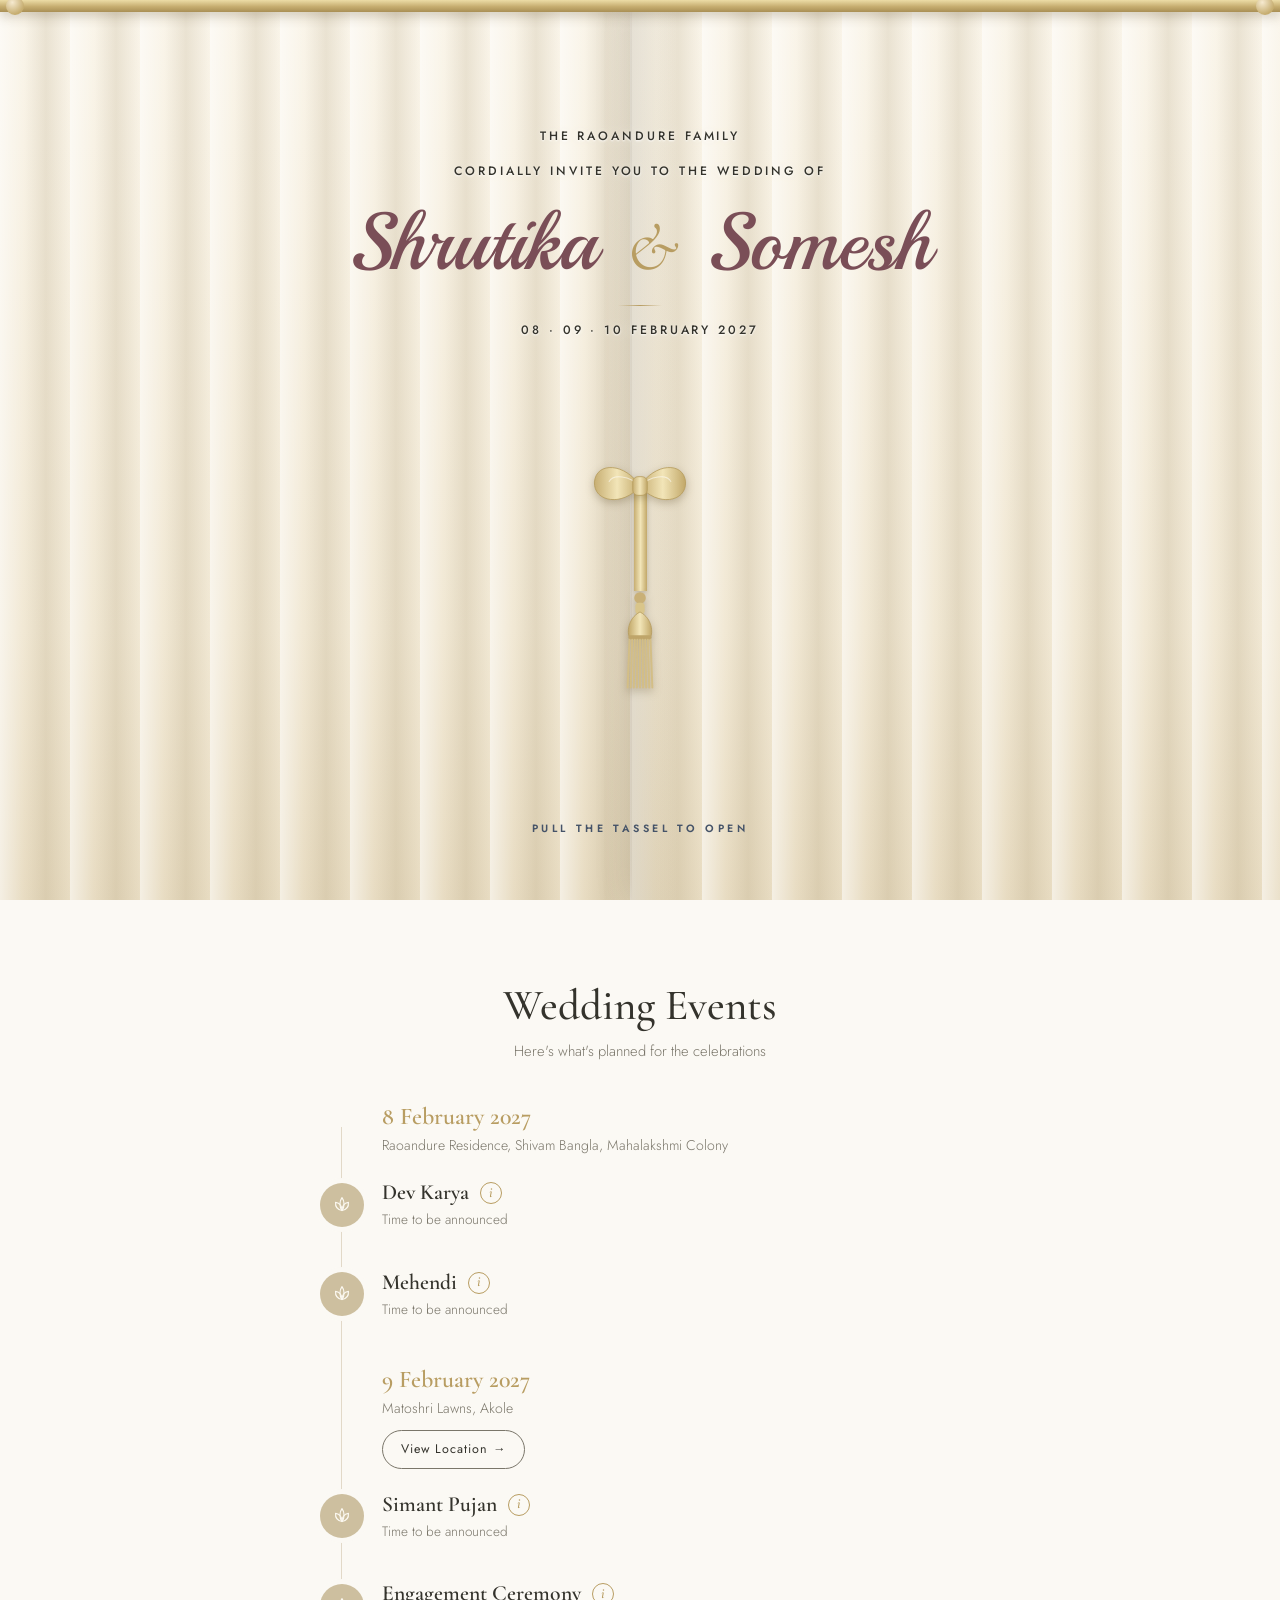
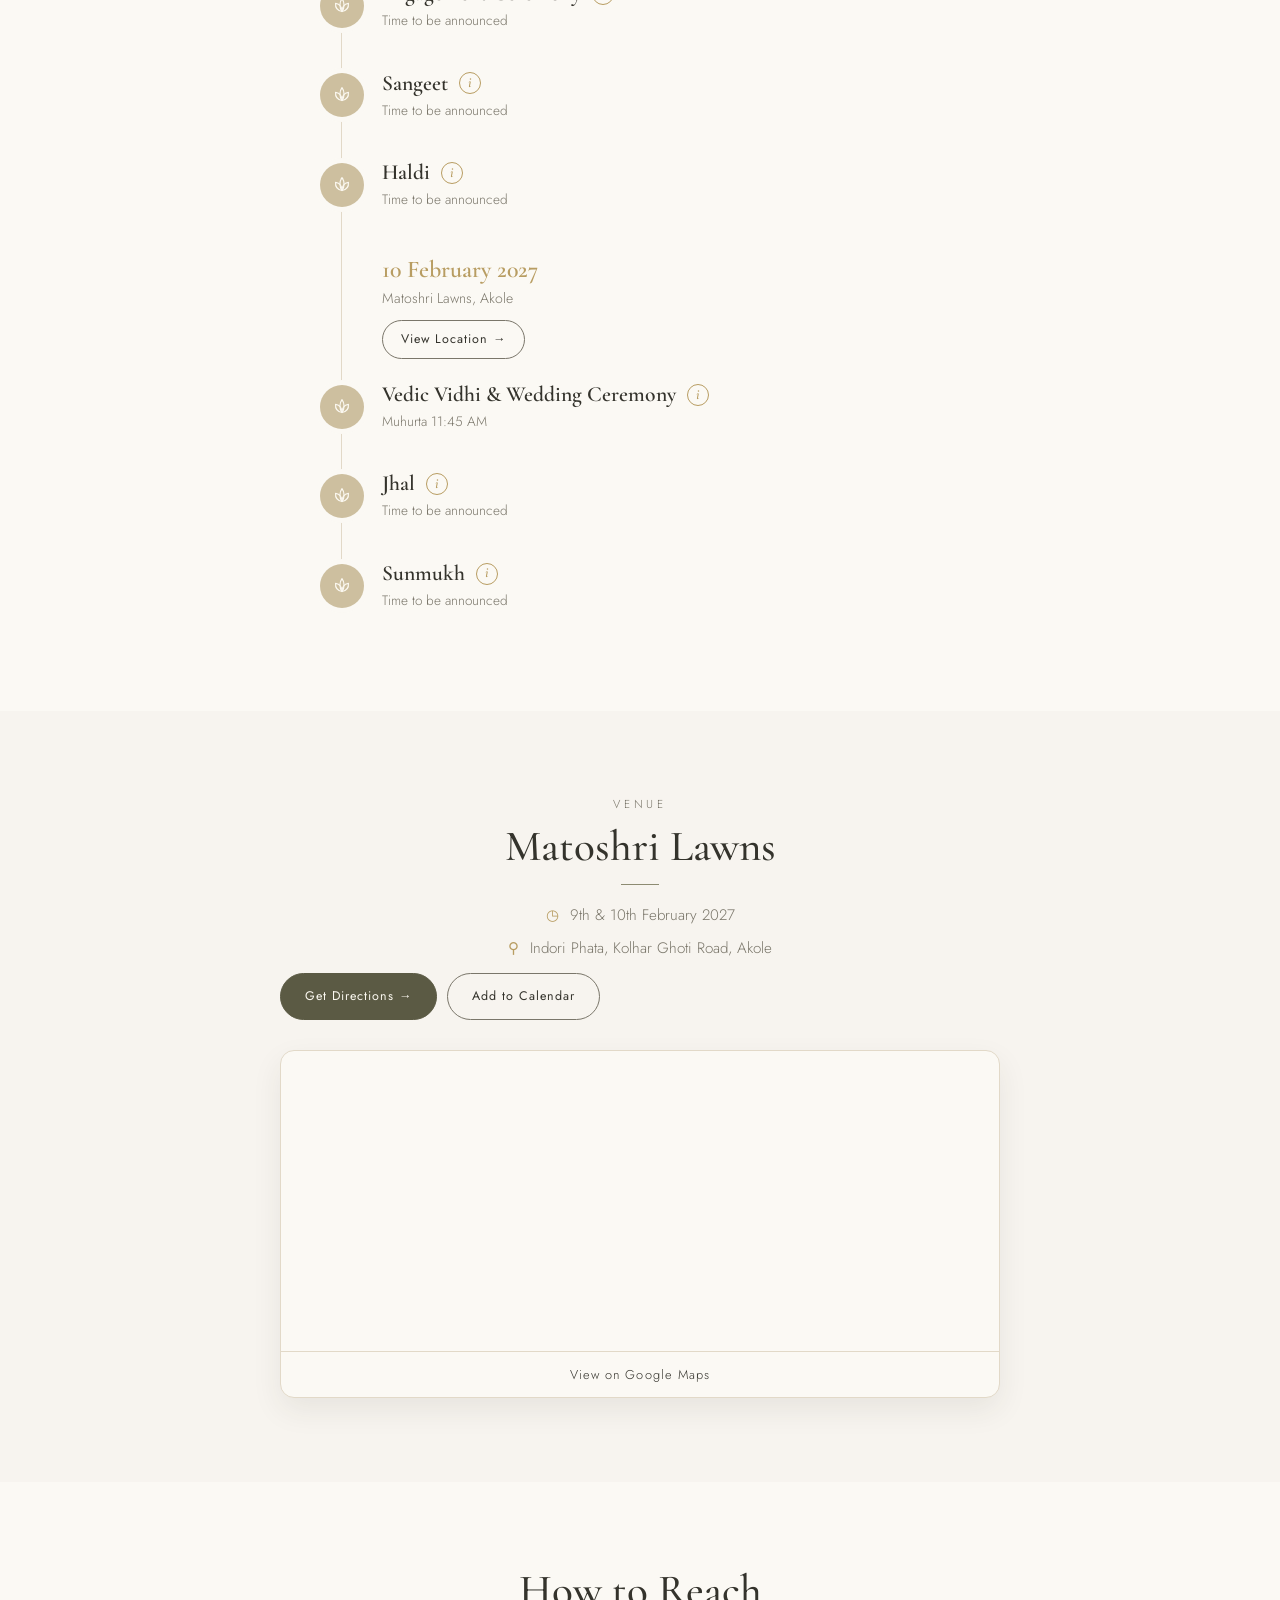
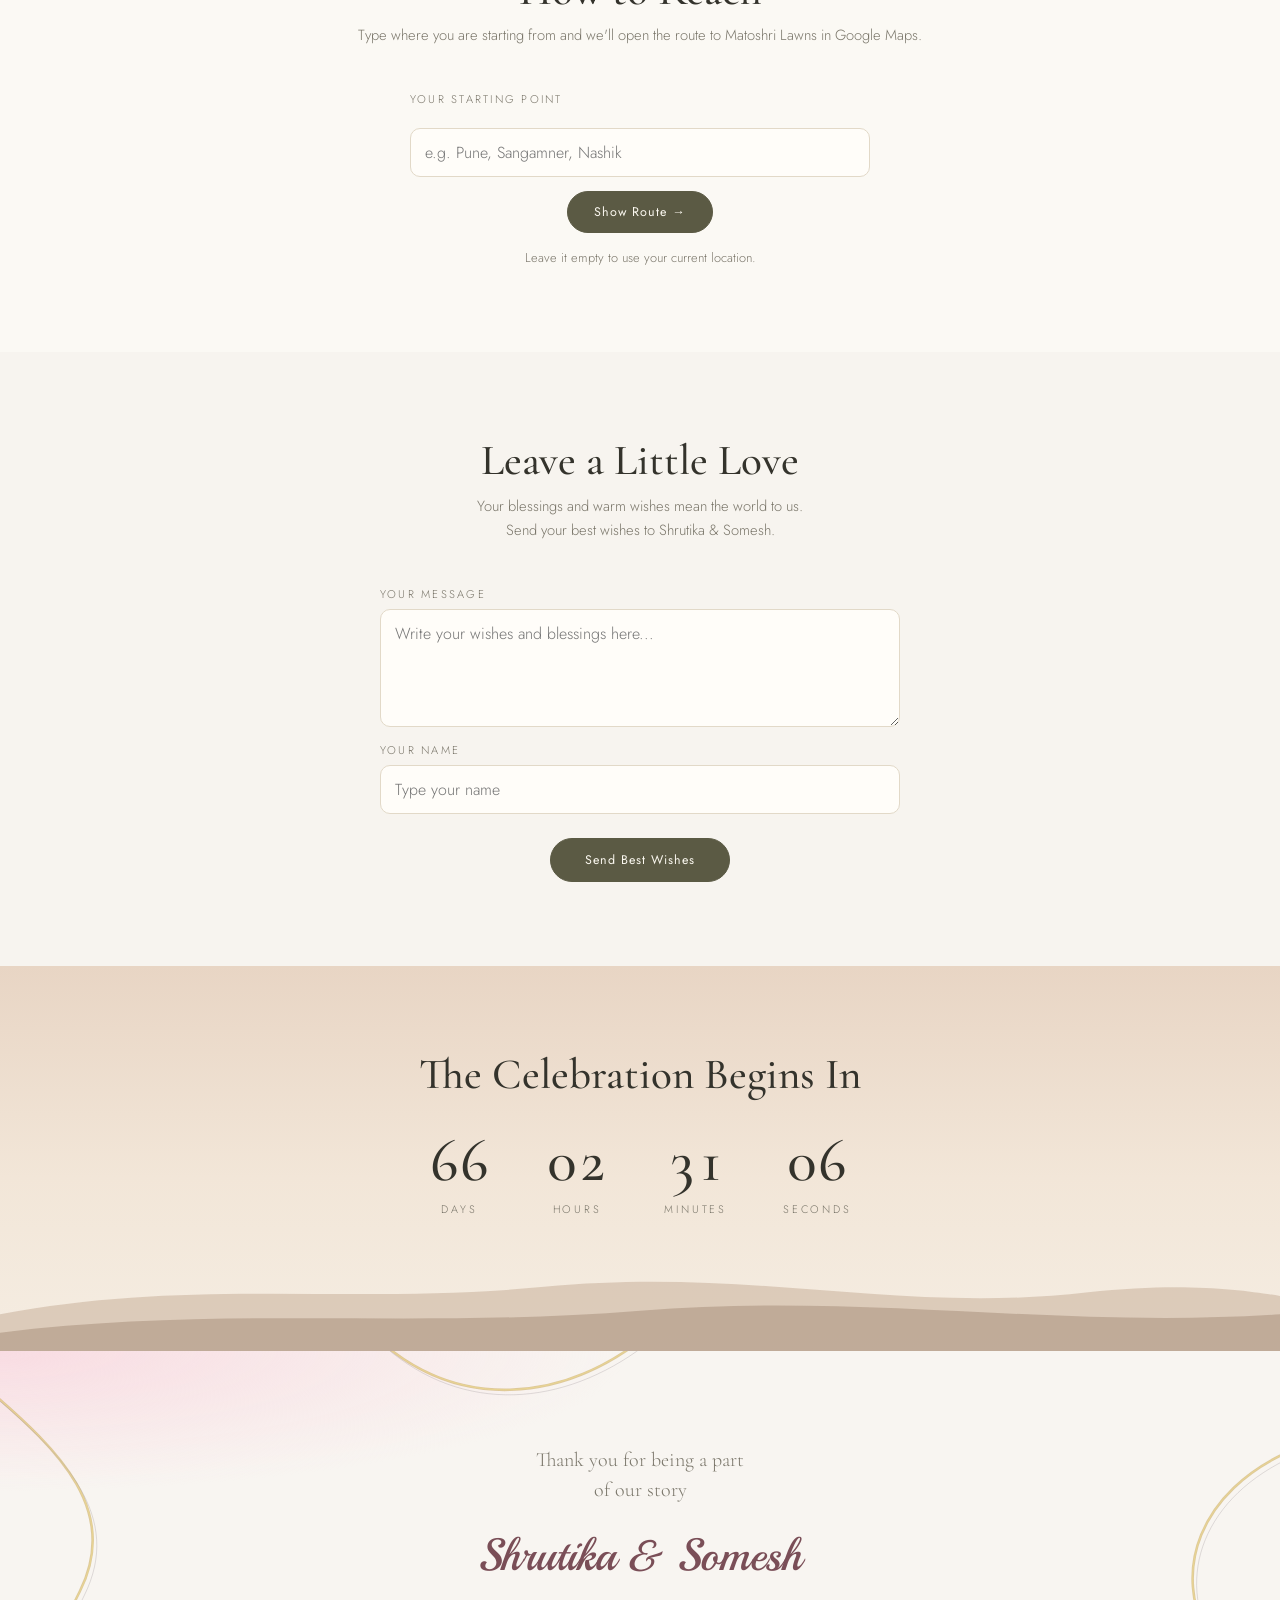
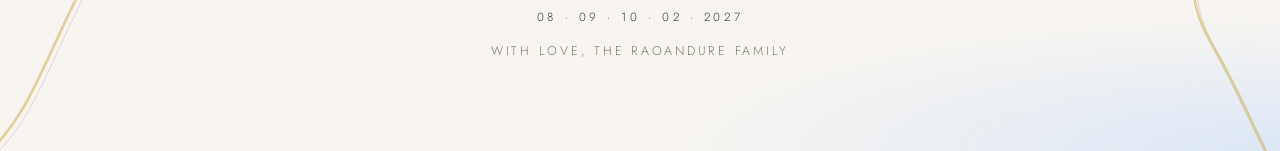
==== commit 05b9fcce: "Add files via upload" ====
--- a/index.html
+++ b/index.html
@@ -178,7 +178,7 @@
     <!-- ============ MANDAP BANNER ============ -->
     <section id="banner" class="reveal" data-needs-photo>
       <figure class="photo banner-photo">
-        <img src="images/venue.jpg" alt="Wedding mandap" onerror="this.closest('figure').remove()">
+        <img src="images/venue.jpg" alt="Wedding mandap" onerror="if(!this.dataset.retry){this.dataset.retry='1';this.src='venue.jpg';}else{this.closest('figure').remove();}">
         <figcaption>
           <p class="eyebrow">Join us for the celebrations</p>
           <p class="banner-title">08 &middot; 09 &middot; 10 February 2027</p>
@@ -304,7 +304,7 @@
     <!-- ============ VENUE ============ -->
     <section id="venue" class="reveal">
       <div class="venue-grid">
-        <figure class="photo wide" id="venue-photo"><img src="images/venue.jpg" alt="Matoshri Lawns" onerror="this.closest('figure').remove()"></figure>
+        <figure class="photo wide" id="venue-photo"><img src="images/venue.jpg" alt="Matoshri Lawns" onerror="if(!this.dataset.retry){this.dataset.retry='1';this.src='venue.jpg';}else{this.closest('figure').remove();}"></figure>
 
         <div class="venue-info">
           <p class="eyebrow">Venue</p>
--- a/style.css
+++ b/style.css
@@ -111,7 +111,7 @@
   --p: 0;                       /* how far the curtains are open: 0 to 1 */
   --dy: 0px;                    /* how far the tassel has been pulled */
   --dur: 0.7s;                  /* speed of the curtain movement */
-  --knot: 52%;                  /* height of the ribbon bow */
+  --knot: 54%;                  /* height of the ribbon bow */
   --tail: clamp(60px, 11vh, 100px);
 
   display: none;
@@ -176,7 +176,7 @@
 .curtain-text {
   position: absolute;
   left: 0; right: 0;
-  top: 17%;
+  top: 14%;
   z-index: 3;
   padding: 0 24px;
   text-align: center;
@@ -184,13 +184,16 @@
   transition: opacity var(--dur) ease;
   pointer-events: none;
 }
-.curtain-text > * + * { margin-top: 10px; }
+.curtain-text > * + * { margin-top: 14px; }
 .c-small {
   font-family: var(--sans);
-  font-size: 0.68rem;
-  letter-spacing: 0.3em;
+  font-size: 0.76rem;
+  font-weight: 500;
+  letter-spacing: 0.24em;
+  line-height: 1.7;
   text-transform: uppercase;
-  color: var(--ink-soft);
+  color: var(--ink);
+  text-shadow: 0 1px 2px rgba(255, 255, 255, 0.9), 0 0 12px rgba(250, 245, 234, 0.95);
 }
 .c-names {
   font-family: var(--script);
@@ -285,7 +288,8 @@
   font-size: 0.66rem;
   letter-spacing: 0.34em;
   text-transform: uppercase;
-  color: var(--ink-soft);
+  color: #455368;
+  font-weight: 600;
   opacity: calc(1 - 4 * var(--p));
   transition: opacity 0.4s ease;
   pointer-events: none;
@@ -791,4 +795,27 @@
   font-size: 1.6rem; line-height: 1; color: var(--ink-soft);
   background: transparent; border: 0; cursor: pointer;
 }
-.info-close:hover { color: var(--ink); }+.info-close:hover { color: var(--ink); }
+
+/* =========================================================
+   PERSONALISED GUEST NAME
+   ========================================================= */
+.c-guest {
+  font-family: var(--serif);
+  font-style: italic;
+  font-weight: 600;
+  font-size: clamp(1.35rem, 6vw, 1.9rem);
+  line-height: 1.25;
+  color: var(--green);
+  text-shadow: 0 1px 2px rgba(255, 255, 255, 0.9), 0 0 12px rgba(250, 245, 234, 0.95);
+}
+.curtain-text.has-guest { top: 10%; }
+.curtain-text.has-guest > * + * { margin-top: 11px; }
+.guest-home {
+  font-family: var(--serif);
+  font-style: italic;
+  font-weight: 600;
+  font-size: clamp(1.5rem, 6vw, 2.1rem);
+  line-height: 1.25;
+  color: var(--green);
+}
